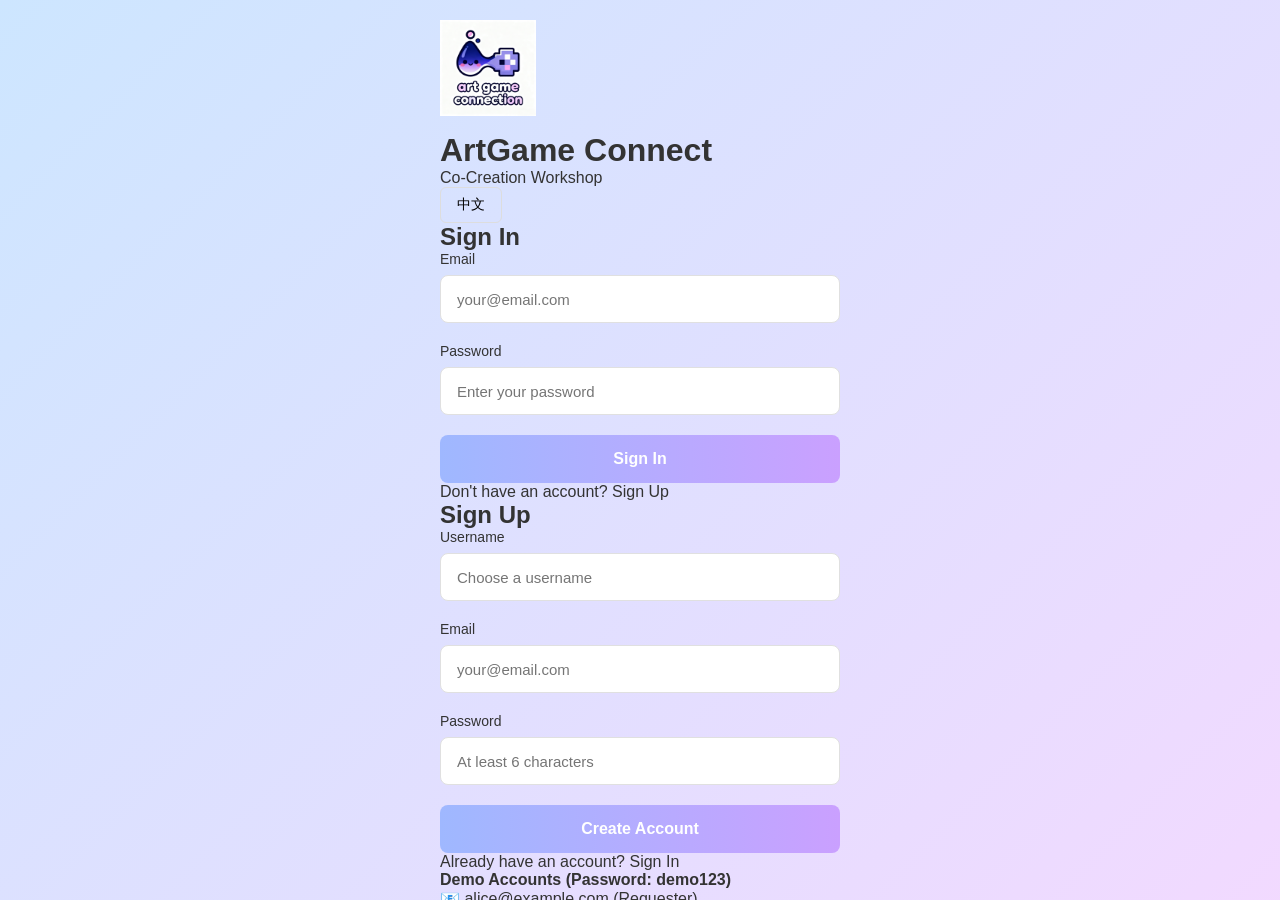
==== frontend/index.html @ e4eabb8c "Add files via upload" ====
<!DOCTYPE html>
<html lang="en">
<head>
    <meta charset="UTF-8">
    <meta name="viewport" content="width=device-width, initial-scale=1.0">
    <title>ArtGame Connect MVP</title>
    <link rel="stylesheet" href="./assets/css/modern.css">
    <style>
        * {
            margin: 0;
            padding: 0;
            box-sizing: border-box;
        }
        
        body {
            font-family: -apple-system, BlinkMacSystemFont, 'Segoe UI', Roboto, 'Helvetica Neue', Arial, sans-serif;
            background: #f5f7fa;
            color: #333;
        }
        
        /* 三排导航样式 */
        .header-nav {
            background: linear-gradient(135deg, #667eea 0%, #764ba2 100%);
            box-shadow: 0 2px 8px rgba(0,0,0,0.1);
            position: sticky;
            top: 0;
            z-index: 1000;
        }
        
        /* 第一排 - 用户操作 */
        .nav-row-user {
            display: flex;
            justify-content: space-between;
            align-items: center;
            padding: 10px 24px;
            background: rgba(255,255,255,0.15);
            border-bottom: 1px solid rgba(255,255,255,0.1);
        }
        
        .user-info {
            color: white;
            font-size: 0.9rem;
        }
        
        .role-badge {
            background: rgba(255,255,255,0.3);
            padding: 4px 12px;
            border-radius: 12px;
            font-size: 0.85rem;
            margin-left: 8px;
        }
        
        .user-actions {
            display: flex;
            gap: 8px;
        }
        
        /* 第二排 - 主导航 */
        .nav-row-main {
            display: flex;
            gap: 0;
            padding: 0 24px;
            background: rgba(255,255,255,0.1);
            overflow-x: auto;
            -webkit-overflow-scrolling: touch;
        }
        
        /* 第三排 - 次级导航 */
        .nav-row-sub {
            display: flex;
            gap: 0;
            padding: 0 24px;
            background: rgba(255,255,255,0.05);
            overflow-x: auto;
            -webkit-overflow-scrolling: touch;
        }
        
        .nav-btn {
            background: transparent;
            border: none;
            color: rgba(255,255,255,0.8);
            padding: 12px 20px;
            cursor: pointer;
            font-size: 0.95rem;
            font-weight: 500;
            transition: all 0.3s;
            border-bottom: 3px solid transparent;
            white-space: nowrap;
        }
        
        .nav-btn:hover {
            background: rgba(255,255,255,0.1);
            color: white;
        }
        
        .nav-btn.active {
            color: white;
            border-bottom-color: white;
            background: rgba(255,255,255,0.15);
        }
        
        .btn {
            padding: 8px 16px;
            border: none;
            border-radius: 6px;
            cursor: pointer;
            font-size: 0.85rem;
            font-weight: 500;
            transition: all 0.3s;
        }
        
        .btn-secondary {
            background: rgba(255,255,255,0.9);
            color: #667eea;
        }
        
        .btn-secondary:hover {
            background: white;
        }
        
        .btn-primary {
            background: #667eea;
            color: white;
        }
        
        .btn-primary:hover {
            background: #5568d3;
        }
        
        .btn-small {
            padding: 6px 12px;
            font-size: 0.8rem;
        }
        
        /* 内容区域 */
        .main-container {
            max-width: 1400px;
            margin: 0 auto;
            padding: 20px;
        }
        
        .tab-content {
            display: none;
            animation: fadeIn 0.3s;
        }
        
        .tab-content.active {
            display: block;
        }
        
        @keyframes fadeIn {
            from { opacity: 0; transform: translateY(10px); }
            to { opacity: 1; transform: translateY(0); }
        }
        
        /* 卡片样式 */
        .card {
            background: white;
            border-radius: 8px;
            padding: 20px;
            box-shadow: 0 2px 8px rgba(0,0,0,0.1);
            margin-bottom: 16px;
        }
        
        .card h2 {
            margin-bottom: 16px;
            color: #333;
        }
        
        .card-grid {
            display: grid;
            grid-template-columns: repeat(auto-fill, minmax(300px, 1fr));
            gap: 20px;
        }
        
        /* 活动卡片 */
        .activity-card {
            border: 1px solid #eee;
            border-radius: 8px;
            padding: 16px;
            margin-bottom: 16px;
            transition: box-shadow 0.3s;
        }
        
        .activity-card:hover {
            box-shadow: 0 4px 12px rgba(0,0,0,0.1);
        }
        
        .activity-header {
            display: flex;
            justify-content: space-between;
            align-items: center;
            margin-bottom: 12px;
        }
        
        .activity-author {
            font-weight: 600;
            color: #667eea;
        }
        
        .activity-time {
            font-size: 0.85rem;
            color: #999;
        }
        
        .activity-title {
            font-size: 1.1rem;
            font-weight: 600;
            margin-bottom: 8px;
        }
        
        .activity-content {
            color: #666;
            line-height: 1.6;
            margin-bottom: 12px;
        }
        
        .activity-actions {
            display: flex;
            gap: 16px;
            padding-top: 12px;
            border-top: 1px solid #eee;
        }
        
        .action-btn {
            background: none;
            border: none;
            color: #666;
            cursor: pointer;
            font-size: 0.9rem;
            display: flex;
            align-items: center;
            gap: 4px;
            transition: color 0.3s;
        }
        
        .action-btn:hover {
            color: #667eea;
        }
        
        .action-btn.liked {
            color: #e74c3c;
        }
        
        /* 评论区 */
        .comments-section {
            margin-top: 12px;
            padding-top: 12px;
            border-top: 1px solid #eee;
        }
        
        .comment-item {
            padding: 8px 0;
            border-bottom: 1px solid #f5f5f5;
        }
        
        .comment-author {
            font-weight: 600;
            color: #667eea;
            font-size: 0.9rem;
        }
        
        .comment-content {
            color: #666;
            font-size: 0.9rem;
            margin-top: 4px;
        }
        
        .comment-input-area {
            display: flex;
            gap: 8px;
            margin-top: 12px;
        }
        
        .comment-input {
            flex: 1;
            padding: 8px;
            border: 1px solid #ddd;
            border-radius: 6px;
            font-size: 0.9rem;
        }
        
        /* 模态框 */
        .modal {
            display: none;
            position: fixed;
            top: 0;
            left: 0;
            width: 100%;
            height: 100%;
            background: rgba(0,0,0,0.5);
            z-index: 2000;
            align-items: center;
            justify-content: center;
        }
        
        .modal.show {
            display: flex;
        }
        
        .modal-content {
            background: white;
            border-radius: 12px;
            max-width: 600px;
            width: 90%;
            max-height: 90vh;
            overflow-y: auto;
        }
        
        .modal-header {
            padding: 20px;
            border-bottom: 1px solid #eee;
            display: flex;
            justify-content: space-between;
            align-items: center;
        }
        
        .modal-header h3 {
            margin: 0;
        }
        
        .modal-close {
            font-size: 1.5rem;
            cursor: pointer;
            color: #999;
            background: none;
            border: none;
        }
        
        .modal-body {
            padding: 20px;
        }
        
        .form-group {
            margin-bottom: 16px;
        }
        
        .form-group label {
            display: block;
            margin-bottom: 6px;
            font-weight: 500;
            color: #333;
        }
        
        .form-group input,
        .form-group textarea,
        .form-group select {
            width: 100%;
            padding: 10px;
            border: 1px solid #ddd;
            border-radius: 6px;
            font-size: 0.95rem;
        }
        
        .form-group textarea {
            min-height: 100px;
            resize: vertical;
        }
        
        /* 项目卡片 */
        .project-card {
            border: 1px solid #eee;
            border-radius: 8px;
            padding: 16px;
            transition: box-shadow 0.3s;
        }
        
        .project-card:hover {
            box-shadow: 0 4px 12px rgba(0,0,0,0.1);
        }
        
        .project-title {
            font-size: 1.1rem;
            font-weight: 600;
            margin-bottom: 8px;
            color: #333;
        }
        
        .project-desc {
            color: #666;
            margin-bottom: 12px;
            line-height: 1.5;
        }
        
        .project-meta {
            display: flex;
            gap: 16px;
            font-size: 0.9rem;
            color: #999;
            margin-bottom: 12px;
        }
        
        .project-actions {
            display: flex;
            gap: 8px;
        }
        
        /* 技能标签 */
        .skill-tags {
            display: flex;
            flex-wrap: wrap;
            gap: 8px;
            margin-top: 8px;
        }
        
        .skill-tag {
            background: #e8eeff;
            color: #667eea;
            padding: 4px 12px;
            border-radius: 12px;
            font-size: 0.85rem;
        }
        
        /* 状态标签 */
        .status-badge {
            padding: 4px 12px;
            border-radius: 12px;
            font-size: 0.85rem;
            font-weight: 500;
        }
        
        .status-open {
            background: #d4edda;
            color: #155724;
        }
        
        .status-in-progress {
            background: #fff3cd;
            color: #856404;
        }
        
        .status-closed {
            background: #d1ecf1;
            color: #0c5460;
        }
        
        .status-withdrawn {
            background: #f8d7da;
            color: #721c24;
        }
        
        /* 加载状态 */
        .loading {
            text-align: center;
            padding: 40px;
            color: #999;
        }
        
        /* 响应式设计 */
        @media (max-width: 768px) {
            .nav-row-user {
                flex-direction: column;
                gap: 8px;
                padding: 12px 16px;
            }
            
            .user-actions {
                width: 100%;
                justify-content: space-between;
            }
            
            .nav-row-main,
            .nav-row-sub {
                padding: 0 16px;
            }
            
            .nav-btn {
                padding: 10px 16px;
                font-size: 0.9rem;
            }
            
            .main-container {
                padding: 12px;
            }
            
            .card {
                padding: 16px;
            }
            
            .card-grid {
                grid-template-columns: 1fr;
            }
            
            .modal-content {
                width: 95%;
            }
        }
        
        @media (max-width: 480px) {
            .nav-btn {
                padding: 8px 12px;
                font-size: 0.85rem;
            }
            
            .btn {
                padding: 6px 12px;
                font-size: 0.8rem;
            }
        }
    </style>
</head>
<body>
    <!-- Header with Three Navigation Rows -->
    <header class="header-nav">
        <!-- Row 1: User Actions -->
        <div class="nav-row-user">
            <div class="user-info" style="display:flex;align-items:center;gap:10px;">
                <img id="userAvatar" src="./assets/images/avatar_32.png" alt="avatar" style="width:36px;height:36px;border-radius:50%;object-fit:cover;">
                <div style="display:flex;align-items:center;gap:6px;">
                    <span data-i18n="welcome">Welcome, </span>
                    <strong id="username">User</strong>
                    <span class="role-badge" id="roleDisplay">Creator</span>
                </div>
            </div>
            
            <div class="user-actions">
                <button class="btn btn-secondary btn-small" onclick="switchRole()" data-i18n="switchRole">Switch Role</button>
                <button class="btn btn-secondary btn-small" onclick="logout()" data-i18n="logout">Logout</button>
                <button class="btn btn-secondary btn-small" onclick="toggleLanguage()" id="langToggleBtn">中文</button>
            </div>
        </div>
        
        
        <!-- Row 2: Main Navigation -->
        <div class="nav-row-main">
            <button class="nav-btn active" onclick="switchTab('home')" id="nav-home" data-i18n="home">Home</button>
            <button class="nav-btn" onclick="switchTab('plaza')" id="nav-plaza" data-i18n="plaza">Plaza</button>
            <button class="nav-btn" onclick="switchTab('messages')" id="nav-messages" data-i18n="messages">Messages</button>
            <button class="nav-btn" onclick="switchTab('profile')" id="nav-profile" data-i18n="profile">Profile</button>
        </div>
        
        <!-- Row 3: Secondary Navigation -->
        <div class="nav-row-sub">
            <button class="nav-btn" onclick="switchTab('taskmarket')" id="nav-taskmarket" data-i18n="taskMarket">TaskMarket</button>
            <button class="nav-btn" onclick="switchTab('project')" id="nav-project" data-i18n="project">Project</button>
            <button class="nav-btn" onclick="switchTab('matching')" id="nav-matching" data-i18n="matching">Matching</button>
            <button class="nav-btn" onclick="switchTab('workbench')" id="nav-workbench" data-i18n="workBench">WorkBench</button>
        </div>
    </header>
    
    <!-- Main Content -->
    <div class="main-container">
        <!-- Home Tab -->
        <div id="home" class="tab-content active">
            <div class="card">
                <h2 data-i18n="homeTitle">Welcome to ArtGame Connect</h2>
                <p style="color: #666; line-height: 1.6; margin-bottom: 16px;" data-i18n="homeDesc">
                    A creative collaboration platform integrating project marketplace, activity plaza, messaging system, personal center, collaboration workbench, and creator matching.
                </p>
                <div style="padding: 16px; background: #f0f7ff; border-radius: 8px; border-left: 4px solid #667eea;">
                    <strong data-i18n="quickStart">Quick Start:</strong>
                    <ul style="margin-top: 8px; margin-left: 20px; color: #666;">
                        <li data-i18n="quickStartRow1">Row 1: Home, Plaza, Messages, Profile</li>
                        <li data-i18n="quickStartRow2">Row 2: TaskMarket, Project, Matching, WorkBench</li>
                        <li data-i18n="quickStartRow3">Row 3: Creator, Switch Role, Logout, Language</li>
                        <li data-i18n="quickStartTip">Switch to Requester role to publish projects, switch to Creator role to apply for projects</li>
                    </ul>
                </div>
                <!-- Static carousel card placed on Home page -->
                <div class="card" style="margin-bottom:16px;">
                    <h3 style="margin-bottom:12px;">Highlights</h3>
                    <div class="carousel-container" style="display:flex;align-items:center;gap:12px;">
                        <button id="carousel-prev" class="btn btn-secondary btn-small" aria-label="Previous">◀</button>
                        <div class="carousel-track-wrapper" style="overflow:hidden;flex:1;border-radius:8px;">
                            <div id="carousel-track" style="display:flex;transition:transform 0.35s ease;">
                                <img src="./assets/images/slide1.png" class="carousel-slide" alt="slide1" style="width:100%;flex:0 0 100%;object-fit:cover;border-radius:8px;">
                                <img src="./assets/images/slide2.png" class="carousel-slide" alt="slide2" style="width:100%;flex:0 0 100%;object-fit:cover;border-radius:8px;">
                                <img src="./assets/images/slide3.png" class="carousel-slide" alt="slide3" style="width:100%;flex:0 0 100%;object-fit:cover;border-radius:8px;">
                                <img src="./assets/images/slide4.png" class="carousel-slide" alt="slide4" style="width:100%;flex:0 0 100%;object-fit:cover;border-radius:8px;">
                                <img src="./assets/images/slide5.png" class="carousel-slide" alt="slide5" style="width:100%;flex:0 0 100%;object-fit:cover;border-radius:8px;">
                            </div>
                        </div>
                        <button id="carousel-next" class="btn btn-secondary btn-small" aria-label="Next">▶</button>
                    </div>
                </div>
            </div>
        </div>
        
        <!-- Plaza Tab -->
        <div id="plaza" class="tab-content">
            <div class="card">
                <div style="display: flex; justify-content: space-between; align-items: center; margin-bottom: 20px; flex-wrap: wrap; gap: 12px;">
                    <h2 data-i18n="plazaTitle">Activity Plaza</h2>
                    <div style="display: flex; gap: 12px; align-items: center; flex-wrap: wrap;">
                        <select id="viewSelect" aria-label="Filter activities by view" onchange="loadFeed()">
                            <option value="all" data-i18n="all">All</option>
                            <option value="recommend" data-i18n="recommend">Recommend</option>
                            <option value="following" data-i18n="following">Following</option>
                        </select>
                        <select id="sortSelect" aria-label="Sort activities by option" onchange="loadFeed()">
                            <option value="new" data-i18n="newest">Newest</option>
                            <option value="hot" data-i18n="hottest">Hottest</option>
                        </select>
                        <button class="btn btn-primary" onclick="openActivityModal()" data-i18n="newActivity">+ New Activity</button>
                    </div>
                </div>
                <div id="feed-list" class="loading" data-i18n="loadingActivities">Loading activities...</div>
            </div>
        </div>
        
        <!-- Messages Tab -->
        <div id="messages" class="tab-content">
            <div class="card">
                <div style="display: flex; justify-content: space-between; align-items: center; margin-bottom: 20px;">
                    <h2 data-i18n="messagesTitle">Messages</h2>
                    <button class="btn btn-primary" onclick="openMessageModal()" data-i18n="addNewMessage">Add New Message</button>
                </div>
                <div id="messages-list" class="loading" data-i18n="loadingMessages">Loading messages...</div>
            </div>
        </div>
        
        <!-- Profile Tab -->
        <div id="profile" class="tab-content">
            <div class="card">
                <h2 data-i18n="profileTitle">Profile</h2>
                <div id="profile-content" class="loading" data-i18n="loadingProfile">Loading profile...</div>
            </div>
        </div>
        
        <!-- TaskMarket Tab -->
        <div id="taskmarket" class="tab-content">
            <div class="card">
                <div style="display: flex; justify-content: space-between; align-items: center; margin-bottom: 20px;">
                    <h2 data-i18n="taskMarketTitle">Task Market</h2>
                    <button class="btn btn-primary" onclick="openCreateProjectModal()" data-i18n="createProject">Create Project</button>
                </div>
                <div id="projects-list" class="loading" data-i18n="loading">Loading...</div>
            </div>
        </div>
        
        <!-- Project Details Tab -->
        <div id="project" class="tab-content">
            <div class="card">
                <h2 data-i18n="projectDetailsTitle">Project Details</h2>
                <div id="project-details" class="loading" data-i18n="loading">Loading...</div>
            </div>
        </div>
        
        <!-- Matching Tab -->
        <div id="matching" class="tab-content">
            <div class="card">
                <h2 data-i18n="matchingTitle">Creator Matching</h2>
                <div style="margin-bottom: 20px;">
                    <input type="text" id="skillSearchInput" placeholder="Search by skill..." style="padding: 10px; border: 1px solid #ddd; border-radius: 6px; width: 100%; max-width: 400px;">
                    <button class="btn btn-primary" onclick="searchCreators()" style="margin-left: 8px;" data-i18n="search">Search</button>
                </div>
                <div id="creators-list" class="loading" data-i18n="loading">Loading...</div>
            </div>
        </div>
        
        <!-- WorkBench Tab -->
        <div id="workbench" class="tab-content">
            <div class="card">
                <h2 data-i18n="workBenchTitle">Work Bench</h2>
                <div id="workbench-content">
                    <div id="workbench-project-list"></div>
                    <div id="workbench-chat" style="display:none;">
                        <div style="margin-bottom:16px;">
                            <button class="btn btn-secondary btn-small" onclick="backToProjectList()">← Back to Project List</button>
                        </div>
                        <div id="workbench-project-info" style="margin-bottom:20px;"></div>
                        <div id="workbench-messages" style="max-height:400px;overflow-y:auto;margin-bottom:16px;padding:16px;background:#f9f9f9;border-radius:8px;"></div>
                        <div style="display:flex;gap:8px;">
                            <input type="text" id="workbench-message-input" placeholder="Type your message..." style="flex:1;padding:10px;border:1px solid #ddd;border-radius:6px;">
                            <button class="btn btn-primary" onclick="sendProjectMessage()">Send</button>
                        </div>
                    </div>
                </div>
            </div>
        </div>
    </div>
    
    <!-- Activity Modal -->
    <div id="activityModal" class="modal">
        <div class="modal-content">
            <div class="modal-header">
                <h3 data-i18n="postActivity">Post Activity</h3>
                <button class="modal-close" onclick="closeActivityModal()">&times;</button>
            </div>
            <div class="modal-body">
                <div class="form-group">
                    <label data-i18n="activityTitle">Title</label>
                    <input type="text" id="activityTitle" placeholder="Enter title...">
                </div>
                <div class="form-group">
                    <label data-i18n="activityContent">Content</label>
                    <textarea id="activityContent" placeholder="What's on your mind?"></textarea>
                </div>
                <div class="form-group">
                    <label data-i18n="activityImage">Image URL (optional)</label>
                    <input type="text" id="activityImage" placeholder="https://...">
                </div>
                <div style="display: flex; gap: 8px; justify-content: flex-end;">
                    <button class="btn btn-secondary" onclick="closeActivityModal()" data-i18n="cancel">Cancel</button>
                    <button class="btn btn-primary" onclick="submitActivity()" data-i18n="submit">Submit</button>
                </div>
            </div>
        </div>
    </div>
    
    <!-- Message Modal -->
    <div id="messageModal" class="modal">
        <div class="modal-content">
            <div class="modal-header">
                <h3 data-i18n="addNewMessage">Add New Message</h3>
                <button class="modal-close" onclick="closeMessageModal()">&times;</button>
            </div>
            <div class="modal-body">
                <div class="form-group">
                    <label data-i18n="messageContent">Message Content</label>
                    <textarea id="messageContent" placeholder="Enter your message..."></textarea>
                </div>
                <div style="display: flex; gap: 8px; justify-content: flex-end;">
                    <button class="btn btn-secondary" onclick="closeMessageModal()" data-i18n="cancel">Cancel</button>
                    <button class="btn btn-primary" onclick="submitMessage()" data-i18n="postMessage">Post Message</button>
                </div>
            </div>
        </div>
    </div>
    
    <!-- Create Project Modal -->
    <div id="createProjectModal" class="modal">
        <div class="modal-content">
            <div class="modal-header">
                <h3 data-i18n="createProject">Create Project</h3>
                <button class="modal-close" onclick="closeCreateProjectModal()">&times;</button>
            </div>
            <div class="modal-body">
                <div class="form-group">
                    <label data-i18n="projectTitle">Project Title</label>
                    <input type="text" id="projectTitle" placeholder="Enter project title...">
                </div>
                <div class="form-group">
                    <label data-i18n="projectDescription">Description</label>
                    <textarea id="projectDescription" placeholder="Describe your project..."></textarea>
                </div>
                <div class="form-group">
                    <label data-i18n="budget">Budget</label>
                    <input type="number" id="projectBudget" placeholder="Enter budget...">
                </div>
                <div class="form-group">
                    <label data-i18n="tags">Skills Required</label>
                    <input type="text" id="projectSkills" placeholder="e.g., Illustration, 3D Modeling">
                </div>
                <div style="display: flex; gap: 8px; justify-content: flex-end;">
                    <button class="btn btn-secondary" onclick="closeCreateProjectModal()" data-i18n="cancel">Cancel</button>
                    <button class="btn btn-primary" onclick="submitProject()" data-i18n="submit">Submit</button>
                </div>
            </div>
        </div>
    </div>
    
    <!-- Scripts -->
    <script src="./assets/js/i18n-config.js"></script>
    
    <!-- Modular JS Files -->
    <script src="./assets/js/modules/helpers-module.js"></script>
    <script src="./assets/js/modules/auth-module.js"></script>
    <script src="./assets/js/modules/navigation-module.js"></script>
    <script src="./assets/js/modules/plaza-module.js"></script>
    <script src="./assets/js/modules/messages-module.js"></script>
    <script src="./assets/js/modules/projects-module.js"></script>
    <script src="./assets/js/modules/profile-module.js"></script>
    
    <!-- Main Entry -->
    <script src="./assets/js/main.js"></script>
</body>
</html>
---- frontend/assets/css/modern.css ----
* {
    margin: 0;
    padding: 0;
    box-sizing: border-box;
}

:root {
    --primary-1: #9fb8ff; /* light blue */
    --primary-2: #caa0ff; /* light red-purple */
    --accent-strong: linear-gradient(90deg, var(--primary-1), var(--primary-2));
    --muted: #777;
}

body {
    font-family: -apple-system, BlinkMacSystemFont, "Segoe UI", Roboto, "Helvetica Neue", Arial, sans-serif;
    background: linear-gradient(180deg, #fbfbff, #fff8ff);
    color: #333;
}

/* 顶部导航栏 */
.top-nav {
    background: white;
    box-shadow: 0 2px 8px rgba(0, 0, 0, 0.1);
    position: sticky;
    top: 0;
    z-index: 100;
}

/* 底部导航栏（移动端） */
.bottom-nav {
    display: none; /* 默认隐藏 */
    position: fixed;
    bottom: 0;
    left: 0;
    right: 0;
    background: white;
    box-shadow: 0 -2px 8px rgba(0, 0, 0, 0.1);
    z-index: 100;
    padding: 8px 0;
}

.bottom-nav .tab-nav {
    margin-bottom: 0;
    padding: 0;
    box-shadow: none;
    background: transparent;
}

.bottom-nav .tab-btn {
    display: flex;
    flex-direction: column;
    align-items: center;
    justify-content: center;
    padding: 4px 0;
    font-size: 11px; /* 缩小字体 */
    height: 100%;
}

.bottom-nav .tab-btn svg {
    width: 24px;
    height: 24px;
    margin-bottom: 2px;
}

/* 媒体查询：移动端适配 */
@media (max-width: 768px) {
    .top-nav {
        display: none; /* 移动端隐藏顶部导航栏 */
    }

    .tab-nav {
        display: none; /* 移动端隐藏原标签页导航 */
    }

    .bottom-nav {
        display: block; /* 移动端显示底部导航栏 */
    }

    .main-container {
        margin-top: 0;
        margin-bottom: 70px; /* 底部导航栏高度 */
        padding: 0 12px;
    }
    
    .main-container > .tab-content {
        padding-top: 12px; /* 顶部留白 */
    }
}

.nav-content {
    max-width: 1200px;
    margin: 0 auto;
    padding: 16px 24px;
    display: flex;
    justify-content: space-between;
    align-items: center;
}

.logo {
    font-size: 20px;
    font-weight: 700;
    color: #6b63ff;
}

.nav-right {
    display: flex;
    align-items: center;
    gap: 16px;
}

.user-name {
    font-weight: 500;
    color: #666;
}

.btn-logout {
    padding: 8px 16px;
    background: transparent;
    border: 1px solid #ddd;
    border-radius: 6px;
    cursor: pointer;
    font-size: 14px;
    transition: all 0.2s;
}

.btn-logout:hover {
    background: #f5f5f5;
    border-color: #999;
}

.carousel {
    position: relative;
    overflow: hidden; /* 隐藏溢出的内容 */
}
.carousel-track {
    display: flex; /* Flex布局 */
    flex-direction: row; /* 强制横向排列（默认即为row，可省略） */
    gap: 8px;
    overflow-x: auto; /* 允许水平滚动 */
    scroll-snap-type: x mandatory;
    -webkit-overflow-scrolling: touch;
    padding: 8px;
}
.carousel-track img {
    flex: 0 0 auto; /* 不收缩、不扩展，保持固定宽度 */
    width: 220px; /* 固定宽度（与原CSS一致） */
    height: 120px;
    object-fit: cover;
    border-radius: 6px;
}

/* 主容器 */
.main-container {
    max-width: 1200px;
    margin: 24px auto;
    padding: 0 24px;
}

/* 标签页导航（桌面端） */
.tab-nav {
    display: flex;
    gap: 8px;
    margin-bottom: 24px;
    background: white;
    padding: 8px;
    border-radius: 12px;
    box-shadow: 0 2px 8px rgba(0, 0, 0, 0.05);
}

.tab-btn {
    flex: 1;
    padding: 12px 24px;
    background: transparent;
    border: none;
    border-radius: 8px;
    font-size: 15px;
    font-weight: 500;
    color: #666;
    cursor: pointer;
    transition: all 0.2s;
}

.tab-btn:hover {
    background: #f5f5f5;
    color: #333;
}

.tab-btn.active {
    background: var(--accent-strong);
    color: white;
}

/* 标签页内容 */
.tab-content {
    display: none;
}

.tab-content.active {
    display: block;
    animation: fadeIn 0.3s ease-in-out;
}

@keyframes fadeIn {
    from {
        opacity: 0;
        transform: translateY(10px);
    }
    to {
        opacity: 1;
        transform: translateY(0);
    }
}

/* 区块头部 */
.section-header {
    display: flex;
    justify-content: space-between;
    align-items: center;
    margin-bottom: 20px;
}

.section-header h2 {
    font-size: 24px;
    font-weight: 700;
}

/* 按钮 */
.btn-primary {
    padding: 10px 20px;
    background: var(--accent-strong);
    color: white;
    border: none;
    border-radius: 8px;
    font-size: 15px;
    font-weight: 600;
    cursor: pointer;
    transition: all 0.2s;
}

.btn-primary:hover {
    transform: translateY(-1px);
    box-shadow: 0 6px 20px rgba(107, 99, 255, 0.18);
}

/* 卡片网格 */
.card-grid {
    display: grid;
    grid-template-columns: repeat(auto-fill, minmax(320px, 1fr));
    gap: 20px;
}

.project-card {
    background: white;
    border-radius: 12px;
    padding: 20px;
    box-shadow: 0 2px 8px rgba(0, 0, 0, 0.05);
    transition: all 0.2s;
}

.project-card:hover {
    transform: translateY(-4px);
    box-shadow: 0 4px 16px rgba(0, 0, 0, 0.1);
}

.project-card h3 {
    font-size: 18px;
    margin-bottom: 12px;
    color: #333;
}

.project-card p {
    font-size: 14px;
    color: #666;
    margin-bottom: 12px;
    line-height: 1.5;
}

.project-meta {
    display: flex;
    gap: 12px;
    margin-bottom: 16px;
    font-size: 13px;
    color: #999;
}

.project-tags {
    display: flex;
    flex-wrap: wrap;
    gap: 8px;
    margin-bottom: 16px;
}

.tag {
    padding: 4px 12px;
    background: linear-gradient(90deg, rgba(159,184,255,0.12), rgba(202,160,255,0.12));
    color: #6b63ff;
    border-radius: 12px;
    font-size: 12px;
}

.project-actions {
    display: flex;
    gap: 8px;
}

.btn-secondary {
    flex: 1;
    padding: 8px 16px;
    background: transparent;
    border: 1px solid #ddd;
    border-radius: 6px;
    font-size: 14px;
    cursor: pointer;
    transition: all 0.2s;
}

.btn-secondary:hover {
    background: #f5f5f5;
    border-color: #999;
}

/* 聊天容器 */
.chat-container {
    display: grid;
    grid-template-columns: 300px 1fr;
    gap: 20px;
    height: 600px;
}

.chat-list {
    background: white;
    border-radius: 12px;
    padding: 20px;
    overflow-y: auto;
    box-shadow: 0 2px 8px rgba(0, 0, 0, 0.05);
}

.chat-list h3 {
    margin-bottom: 16px;
}

.chat-item {
    padding: 12px;
    border-radius: 8px;
    margin-bottom: 8px;
    cursor: pointer;
    transition: all 0.2s;
}

.chat-item:hover {
    background: #f5f5f5;
}

.chat-item.active {
    background: #e8f5e9;
}

.chat-detail {
    background: white;
    border-radius: 12px;
    display: flex;
    flex-direction: column;
    box-shadow: 0 2px 8px rgba(0, 0, 0, 0.05);
}

.chat-header {
    padding: 16px 20px;
    border-bottom: 1px solid #eee;
}

.chat-messages {
    flex: 1;
    padding: 20px;
    overflow-y: auto;
}

.message {
    margin-bottom: 16px;
    display: flex;
    flex-direction: column;
}

.message.sent {
    align-items: flex-end;
}

.message-bubble {
    max-width: 70%;
    padding: 12px 16px;
    border-radius: 12px;
    background: #f5f5f5;
}

.message.sent .message-bubble {
    background: var(--primary-2);
    color: white;
}

.message-time {
    font-size: 12px;
    color: #999;
    margin-top: 4px;
}

.chat-input-area {
    display: flex;
    gap: 12px;
    padding: 16px 20px;
    border-top: 1px solid #eee;
}

.chat-input {
    flex: 1;
    padding: 10px 16px;
    border: 1px solid #ddd;
    border-radius: 8px;
    font-size: 14px;
}

.chat-input:focus {
    outline: none;
    border-color: #4CAF50;
}

/* 个人中心 */
.profile-container {
    background: white;
    border-radius: 12px;
    padding: 32px;
    box-shadow: 0 2px 8px rgba(0, 0, 0, 0.05);
}

.profile-header {
    display: flex;
    align-items: center;
    gap: 24px;
    margin-bottom: 32px;
    padding-bottom: 24px;
    border-bottom: 1px solid #eee;
}

.profile-avatar {
    flex-shrink: 0;
}

.profile-info h2 {
    font-size: 24px;
    margin-bottom: 8px;
}

.profile-info p {
    color: #666;
}

.profile-stats {
    display: grid;
    grid-template-columns: repeat(auto-fit, minmax(200px, 1fr));
    gap: 20px;
    margin-bottom: 32px;
}

.stat-card {
    background: #f8f9fa;
    padding: 20px;
    border-radius: 12px;
    text-align: center;
}

.stat-card h3 {
    font-size: 14px;
    color: #666;
    margin-bottom: 8px;
}

.stat-value {
    font-size: 32px;
    font-weight: 700;
    color: #6b63ff;
}

.profile-section {
    margin-bottom: 32px;
}

.profile-section h3 {
    font-size: 18px;
    margin-bottom: 16px;
}

.badges-container {
    display: flex;
    flex-wrap: wrap;
    gap: 12px;
}

.badge {
    padding: 8px 16px;
    background: #e8f5e9;
    color: #4CAF50;
    border-radius: 20px;
    font-size: 14px;
    font-weight: 500;
}

/* 模态框 */
.modal {
    display: none;
    position: fixed;
    top: 0;
    left: 0;
    right: 0;
    bottom: 0;
    background: rgba(0, 0, 0, 0.5);
    z-index: 1000;
    align-items: center;
    justify-content: center;
}

.modal.active {
    display: flex;
}

.modal-content {
    background: white;
    border-radius: 16px;
    padding: 32px;
    max-width: 500px;
    width: 90%;
    max-height: 80vh;
    overflow-y: auto;
}

.modal-header {
    display: flex;
    justify-content: space-between;
    align-items: center;
    margin-bottom: 24px;
}

.modal-close {
    background: none;
    border: none;
    font-size: 28px;
    cursor: pointer;
    color: #999;
}

.form-group {
    margin-bottom: 20px;
}

.form-group label {
    display: block;
    font-size: 14px;
    font-weight: 500;
    margin-bottom: 8px;
    color: #333;
}

.form-group input,
.form-group textarea {
    width: 100%;
    padding: 10px 16px;
    border: 1px solid #ddd;
    border-radius: 8px;
    font-size: 14px;
    font-family: inherit;
}

.form-group input:focus,
.form-group textarea:focus {
    outline: none;
    border-color: #4CAF50;
    box-shadow: 0 0 0 3px rgba(76, 175, 80, 0.1);
}

/* 响应式设计 */
@media (max-width: 768px) {
    .chat-container {
        grid-template-columns: 1fr;
    }
    
    .chat-list {
        display: none;
    }
    
    .card-grid {
        grid-template-columns: 1fr;
    }
}



/* 首页面板样式 */
.panel {
    background: #fff;
    padding: 1.5rem;
    border-radius: 12px;
    box-shadow: 0 2px 8px rgba(0,0,0,0.05);
    margin-bottom: 1.5rem;
}

.panel h2 {
    font-size: 20px;
    font-weight: 600;
    margin-bottom: 1rem;
    color: #333;
}

.panel.hero {
    text-align: center;
    padding: 2rem;
}

.panel.hero h1 {
    font-size: 2rem;
    margin-bottom: 0.5rem;
    color: #6b63ff;
}

.hero-sub {
    color: var(--muted);
    margin-bottom: 1.5rem;
}

/* Zones 按钮区域 */
.zones {
    display: flex;
    gap: 0.75rem;
    flex-wrap: wrap;
}

.zone {
    background: linear-gradient(90deg, rgba(159,184,255,0.15), rgba(202,160,255,0.15));
    padding: 0.75rem 1.25rem;
    border-radius: 8px;
    border: none;
    color: #333;
    font-size: 15px;
    font-weight: 500;
    cursor: pointer;
    transition: all 0.2s;
    box-shadow: 0 2px 4px rgba(0,0,0,0.04);
}

.zone:hover {
    background: linear-gradient(90deg, rgba(159,184,255,0.25), rgba(202,160,255,0.25));
    transform: translateY(-2px);
    box-shadow: 0 4px 8px rgba(0,0,0,0.08);
}

.panel.about ul {
    list-style: none;
    padding: 0;
}

.panel.about li {
    padding: 0.5rem 0;
    color: #666;
    line-height: 1.6;
}

/* 轮播图容器和控制按钮样式优化 */
.carousel {
    position: relative;
    overflow: hidden;
    border-radius: 12px;
    background: #f8f9fa;
    padding: 0;
    margin: 1.5rem 0;
}

.carousel-track {
    display: flex;
    transition: transform 0.5s ease-in-out;
    width: 100%;
}

.carousel-track img {
    flex: 0 0 100%;
    width: 100%;
    max-width: 100%;
    height: auto;
    min-height: 300px;
    object-fit: cover;
    border-radius: 12px;
}

/* 轮播图箭头按钮 */
.carousel .arrow {
    position: absolute;
    top: 50%;
    transform: translateY(-50%);
    width: 48px;
    height: 48px;
    border-radius: 50%;
    background: rgba(255,255,255,0.95);
    display: flex;
    align-items: center;
    justify-content: center;
    box-shadow: 0 4px 12px rgba(0,0,0,0.15);
    cursor: pointer;
    border: none;
    transition: all 0.2s;
    z-index: 10;
}

.carousel .arrow:hover {
    background: rgba(255,255,255,1);
    box-shadow: 0 6px 16px rgba(0,0,0,0.2);
    transform: translateY(-50%) scale(1.1);
}

.carousel .arrow.left {
    left: 16px;
}

.carousel .arrow.right {
    right: 16px;
}

.carousel .arrow svg {
    width: 24px;
    height: 24px;
    color: #333;
}

/* 轮播图圆点指示器 */
.carousel-dots {
    display: flex;
    justify-content: center;
    align-items: center;
    gap: 12px;
    margin-top: 16px;
    padding: 12px;
}

.carousel-dots .dot {
    width: 12px;
    height: 12px;
    border-radius: 50%;
    background: rgba(0,0,0,0.25);
    border: none;
    cursor: pointer;
    transition: all 0.3s;
    padding: 0;
}

.carousel-dots .dot:hover {
    background: rgba(0,0,0,0.45);
    transform: scale(1.2);
}

.carousel-dots .dot.active {
    background: #6b63ff;
    transform: scale(1.3);
    box-shadow: 0 2px 8px rgba(107, 99, 255, 0.4);
}



/* 点赞按钮样式 */
.btn-like {
    background: none;
    border: none;
    cursor: pointer;
    font-size: 14px;
    color: #666;
    display: flex;
    align-items: center;
    gap: 4px;
    padding: 4px 8px;
    border-radius: 4px;
    transition: background 0.2s;
}

.btn-like:hover {
    background: #f0f0f0;
}

.btn-like .like-icon {
    font-size: 18px;
    line-height: 1;
}

.btn-like[data-is-liked="true"] .like-icon {
    color: #ff4d4f; /* 红色心形 */
}
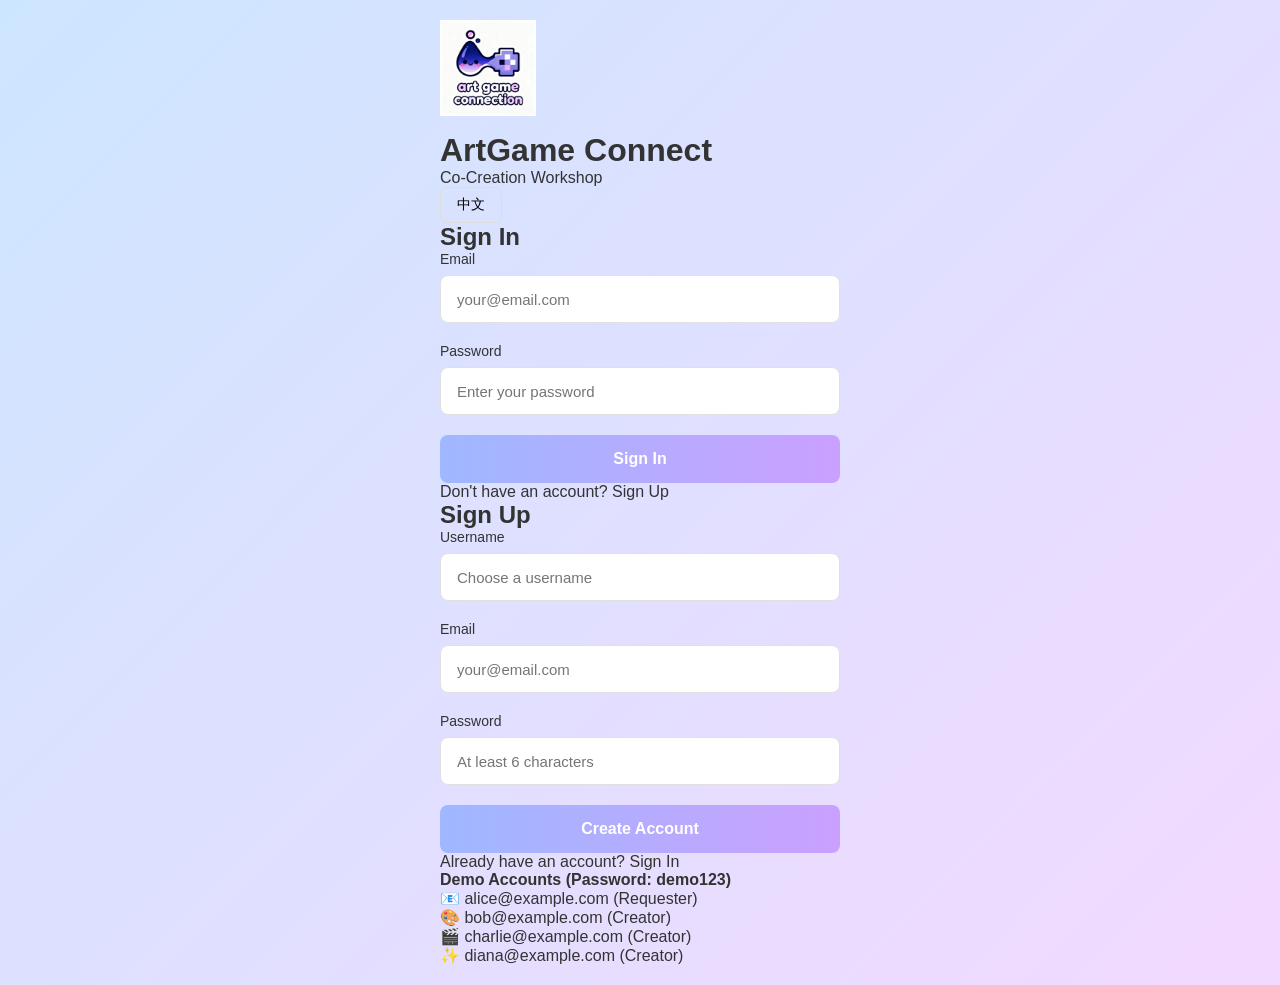
==== commit 3723502d: "Add files via upload" ====
--- a/frontend/index.html
+++ b/frontend/index.html
@@ -5,499 +5,7 @@
     <meta name="viewport" content="width=device-width, initial-scale=1.0">
     <title>ArtGame Connect MVP</title>
     <link rel="stylesheet" href="./assets/css/modern.css">
-    <style>
-        * {
-            margin: 0;
-            padding: 0;
-            box-sizing: border-box;
-        }
-        
-        body {
-            font-family: -apple-system, BlinkMacSystemFont, 'Segoe UI', Roboto, 'Helvetica Neue', Arial, sans-serif;
-            background: #f5f7fa;
-            color: #333;
-        }
-        
-        /* 三排导航样式 */
-        .header-nav {
-            background: linear-gradient(135deg, #667eea 0%, #764ba2 100%);
-            box-shadow: 0 2px 8px rgba(0,0,0,0.1);
-            position: sticky;
-            top: 0;
-            z-index: 1000;
-        }
-        
-        /* 第一排 - 用户操作 */
-        .nav-row-user {
-            display: flex;
-            justify-content: space-between;
-            align-items: center;
-            padding: 10px 24px;
-            background: rgba(255,255,255,0.15);
-            border-bottom: 1px solid rgba(255,255,255,0.1);
-        }
-        
-        .user-info {
-            color: white;
-            font-size: 0.9rem;
-        }
-        
-        .role-badge {
-            background: rgba(255,255,255,0.3);
-            padding: 4px 12px;
-            border-radius: 12px;
-            font-size: 0.85rem;
-            margin-left: 8px;
-        }
-        
-        .user-actions {
-            display: flex;
-            gap: 8px;
-        }
-        
-        /* 第二排 - 主导航 */
-        .nav-row-main {
-            display: flex;
-            gap: 0;
-            padding: 0 24px;
-            background: rgba(255,255,255,0.1);
-            overflow-x: auto;
-            -webkit-overflow-scrolling: touch;
-        }
-        
-        /* 第三排 - 次级导航 */
-        .nav-row-sub {
-            display: flex;
-            gap: 0;
-            padding: 0 24px;
-            background: rgba(255,255,255,0.05);
-            overflow-x: auto;
-            -webkit-overflow-scrolling: touch;
-        }
-        
-        .nav-btn {
-            background: transparent;
-            border: none;
-            color: rgba(255,255,255,0.8);
-            padding: 12px 20px;
-            cursor: pointer;
-            font-size: 0.95rem;
-            font-weight: 500;
-            transition: all 0.3s;
-            border-bottom: 3px solid transparent;
-            white-space: nowrap;
-        }
-        
-        .nav-btn:hover {
-            background: rgba(255,255,255,0.1);
-            color: white;
-        }
-        
-        .nav-btn.active {
-            color: white;
-            border-bottom-color: white;
-            background: rgba(255,255,255,0.15);
-        }
-        
-        .btn {
-            padding: 8px 16px;
-            border: none;
-            border-radius: 6px;
-            cursor: pointer;
-            font-size: 0.85rem;
-            font-weight: 500;
-            transition: all 0.3s;
-        }
-        
-        .btn-secondary {
-            background: rgba(255,255,255,0.9);
-            color: #667eea;
-        }
-        
-        .btn-secondary:hover {
-            background: white;
-        }
-        
-        .btn-primary {
-            background: #667eea;
-            color: white;
-        }
-        
-        .btn-primary:hover {
-            background: #5568d3;
-        }
-        
-        .btn-small {
-            padding: 6px 12px;
-            font-size: 0.8rem;
-        }
-        
-        /* 内容区域 */
-        .main-container {
-            max-width: 1400px;
-            margin: 0 auto;
-            padding: 20px;
-        }
-        
-        .tab-content {
-            display: none;
-            animation: fadeIn 0.3s;
-        }
-        
-        .tab-content.active {
-            display: block;
-        }
-        
-        @keyframes fadeIn {
-            from { opacity: 0; transform: translateY(10px); }
-            to { opacity: 1; transform: translateY(0); }
-        }
-        
-        /* 卡片样式 */
-        .card {
-            background: white;
-            border-radius: 8px;
-            padding: 20px;
-            box-shadow: 0 2px 8px rgba(0,0,0,0.1);
-            margin-bottom: 16px;
-        }
-        
-        .card h2 {
-            margin-bottom: 16px;
-            color: #333;
-        }
-        
-        .card-grid {
-            display: grid;
-            grid-template-columns: repeat(auto-fill, minmax(300px, 1fr));
-            gap: 20px;
-        }
-        
-        /* 活动卡片 */
-        .activity-card {
-            border: 1px solid #eee;
-            border-radius: 8px;
-            padding: 16px;
-            margin-bottom: 16px;
-            transition: box-shadow 0.3s;
-        }
-        
-        .activity-card:hover {
-            box-shadow: 0 4px 12px rgba(0,0,0,0.1);
-        }
-        
-        .activity-header {
-            display: flex;
-            justify-content: space-between;
-            align-items: center;
-            margin-bottom: 12px;
-        }
-        
-        .activity-author {
-            font-weight: 600;
-            color: #667eea;
-        }
-        
-        .activity-time {
-            font-size: 0.85rem;
-            color: #999;
-        }
-        
-        .activity-title {
-            font-size: 1.1rem;
-            font-weight: 600;
-            margin-bottom: 8px;
-        }
-        
-        .activity-content {
-            color: #666;
-            line-height: 1.6;
-            margin-bottom: 12px;
-        }
-        
-        .activity-actions {
-            display: flex;
-            gap: 16px;
-            padding-top: 12px;
-            border-top: 1px solid #eee;
-        }
-        
-        .action-btn {
-            background: none;
-            border: none;
-            color: #666;
-            cursor: pointer;
-            font-size: 0.9rem;
-            display: flex;
-            align-items: center;
-            gap: 4px;
-            transition: color 0.3s;
-        }
-        
-        .action-btn:hover {
-            color: #667eea;
-        }
-        
-        .action-btn.liked {
-            color: #e74c3c;
-        }
-        
-        /* 评论区 */
-        .comments-section {
-            margin-top: 12px;
-            padding-top: 12px;
-            border-top: 1px solid #eee;
-        }
-        
-        .comment-item {
-            padding: 8px 0;
-            border-bottom: 1px solid #f5f5f5;
-        }
-        
-        .comment-author {
-            font-weight: 600;
-            color: #667eea;
-            font-size: 0.9rem;
-        }
-        
-        .comment-content {
-            color: #666;
-            font-size: 0.9rem;
-            margin-top: 4px;
-        }
-        
-        .comment-input-area {
-            display: flex;
-            gap: 8px;
-            margin-top: 12px;
-        }
-        
-        .comment-input {
-            flex: 1;
-            padding: 8px;
-            border: 1px solid #ddd;
-            border-radius: 6px;
-            font-size: 0.9rem;
-        }
-        
-        /* 模态框 */
-        .modal {
-            display: none;
-            position: fixed;
-            top: 0;
-            left: 0;
-            width: 100%;
-            height: 100%;
-            background: rgba(0,0,0,0.5);
-            z-index: 2000;
-            align-items: center;
-            justify-content: center;
-        }
-        
-        .modal.show {
-            display: flex;
-        }
-        
-        .modal-content {
-            background: white;
-            border-radius: 12px;
-            max-width: 600px;
-            width: 90%;
-            max-height: 90vh;
-            overflow-y: auto;
-        }
-        
-        .modal-header {
-            padding: 20px;
-            border-bottom: 1px solid #eee;
-            display: flex;
-            justify-content: space-between;
-            align-items: center;
-        }
-        
-        .modal-header h3 {
-            margin: 0;
-        }
-        
-        .modal-close {
-            font-size: 1.5rem;
-            cursor: pointer;
-            color: #999;
-            background: none;
-            border: none;
-        }
-        
-        .modal-body {
-            padding: 20px;
-        }
-        
-        .form-group {
-            margin-bottom: 16px;
-        }
-        
-        .form-group label {
-            display: block;
-            margin-bottom: 6px;
-            font-weight: 500;
-            color: #333;
-        }
-        
-        .form-group input,
-        .form-group textarea,
-        .form-group select {
-            width: 100%;
-            padding: 10px;
-            border: 1px solid #ddd;
-            border-radius: 6px;
-            font-size: 0.95rem;
-        }
-        
-        .form-group textarea {
-            min-height: 100px;
-            resize: vertical;
-        }
-        
-        /* 项目卡片 */
-        .project-card {
-            border: 1px solid #eee;
-            border-radius: 8px;
-            padding: 16px;
-            transition: box-shadow 0.3s;
-        }
-        
-        .project-card:hover {
-            box-shadow: 0 4px 12px rgba(0,0,0,0.1);
-        }
-        
-        .project-title {
-            font-size: 1.1rem;
-            font-weight: 600;
-            margin-bottom: 8px;
-            color: #333;
-        }
-        
-        .project-desc {
-            color: #666;
-            margin-bottom: 12px;
-            line-height: 1.5;
-        }
-        
-        .project-meta {
-            display: flex;
-            gap: 16px;
-            font-size: 0.9rem;
-            color: #999;
-            margin-bottom: 12px;
-        }
-        
-        .project-actions {
-            display: flex;
-            gap: 8px;
-        }
-        
-        /* 技能标签 */
-        .skill-tags {
-            display: flex;
-            flex-wrap: wrap;
-            gap: 8px;
-            margin-top: 8px;
-        }
-        
-        .skill-tag {
-            background: #e8eeff;
-            color: #667eea;
-            padding: 4px 12px;
-            border-radius: 12px;
-            font-size: 0.85rem;
-        }
-        
-        /* 状态标签 */
-        .status-badge {
-            padding: 4px 12px;
-            border-radius: 12px;
-            font-size: 0.85rem;
-            font-weight: 500;
-        }
-        
-        .status-open {
-            background: #d4edda;
-            color: #155724;
-        }
-        
-        .status-in-progress {
-            background: #fff3cd;
-            color: #856404;
-        }
-        
-        .status-closed {
-            background: #d1ecf1;
-            color: #0c5460;
-        }
-        
-        .status-withdrawn {
-            background: #f8d7da;
-            color: #721c24;
-        }
-        
-        /* 加载状态 */
-        .loading {
-            text-align: center;
-            padding: 40px;
-            color: #999;
-        }
-        
-        /* 响应式设计 */
-        @media (max-width: 768px) {
-            .nav-row-user {
-                flex-direction: column;
-                gap: 8px;
-                padding: 12px 16px;
-            }
-            
-            .user-actions {
-                width: 100%;
-                justify-content: space-between;
-            }
-            
-            .nav-row-main,
-            .nav-row-sub {
-                padding: 0 16px;
-            }
-            
-            .nav-btn {
-                padding: 10px 16px;
-                font-size: 0.9rem;
-            }
-            
-            .main-container {
-                padding: 12px;
-            }
-            
-            .card {
-                padding: 16px;
-            }
-            
-            .card-grid {
-                grid-template-columns: 1fr;
-            }
-            
-            .modal-content {
-                width: 95%;
-            }
-        }
-        
-        @media (max-width: 480px) {
-            .nav-btn {
-                padding: 8px 12px;
-                font-size: 0.85rem;
-            }
-            
-            .btn {
-                padding: 6px 12px;
-                font-size: 0.8rem;
-            }
-        }
-    </style>
+    <link rel="stylesheet" href="./assets/css/index.css">
 </head>
 <body>
     <!-- Header with Three Navigation Rows -->
@@ -654,15 +162,55 @@
                 <h2 data-i18n="workBenchTitle">Work Bench</h2>
                 <div id="workbench-content">
                     <div id="workbench-project-list"></div>
-                    <div id="workbench-chat" style="display:none;">
+                    <div id="workbench-detail" style="display:none;">
                         <div style="margin-bottom:16px;">
-                            <button class="btn btn-secondary btn-small" onclick="backToProjectList()">← Back to Project List</button>
+                            <button class="btn btn-secondary btn-small" onclick="backToProjectList()" data-i18n="backToProjectList">← Back to Project List</button>
                         </div>
                         <div id="workbench-project-info" style="margin-bottom:20px;"></div>
-                        <div id="workbench-messages" style="max-height:400px;overflow-y:auto;margin-bottom:16px;padding:16px;background:#f9f9f9;border-radius:8px;"></div>
-                        <div style="display:flex;gap:8px;">
-                            <input type="text" id="workbench-message-input" placeholder="Type your message..." style="flex:1;padding:10px;border:1px solid #ddd;border-radius:6px;">
-                            <button class="btn btn-primary" onclick="sendProjectMessage()">Send</button>
+                        
+                        <!-- 里程碑看板 -->
+                        <div id="milestone-board" style="margin-bottom:24px;">
+                            <h3 data-i18n="milestonesBoard">Milestones Board</h3>
+                            <div class="milestone-columns" style="display:flex;gap:16px;overflow-x:auto;padding:16px 0;">
+                                <div class="milestone-column" data-stage="planning">
+                                    <div class="milestone-column-header">
+                                        <h4 data-i18n="stagePlanning">Planning</h4>
+                                        <span class="milestone-count" id="count-planning">0</span>
+                                    </div>
+                                    <div class="milestone-cards" id="cards-planning" data-stage="planning"></div>
+                                </div>
+                                <div class="milestone-column" data-stage="in_progress">
+                                    <div class="milestone-column-header">
+                                        <h4 data-i18n="stageInProgress">In Progress</h4>
+                                        <span class="milestone-count" id="count-in_progress">0</span>
+                                    </div>
+                                    <div class="milestone-cards" id="cards-in_progress" data-stage="in_progress"></div>
+                                </div>
+                                <div class="milestone-column" data-stage="review">
+                                    <div class="milestone-column-header">
+                                        <h4 data-i18n="stageReview">Under Review</h4>
+                                        <span class="milestone-count" id="count-review">0</span>
+                                    </div>
+                                    <div class="milestone-cards" id="cards-review" data-stage="review"></div>
+                                </div>
+                                <div class="milestone-column" data-stage="completed">
+                                    <div class="milestone-column-header">
+                                        <h4 data-i18n="stageCompleted">Completed</h4>
+                                        <span class="milestone-count" id="count-completed">0</span>
+                                    </div>
+                                    <div class="milestone-cards" id="cards-completed" data-stage="completed"></div>
+                                </div>
+                            </div>
+                        </div>
+                        
+                        <!-- 聊天区域 -->
+                        <div id="workbench-chat-section">
+                            <h3 data-i18n="projectChat">Project Chat</h3>
+                            <div id="workbench-messages" style="max-height:400px;overflow-y:auto;margin-bottom:16px;padding:16px;background:#f9f9f9;border-radius:8px;"></div>
+                            <div style="display:flex;gap:8px;">
+                                <input type="text" id="workbench-message-input" placeholder="Type your message..." data-i18n-placeholder="typeMessage" style="flex:1;padding:10px;border:1px solid #ddd;border-radius:6px;">
+                                <button class="btn btn-primary" onclick="sendProjectMessage()" data-i18n="send">Send</button>
+                            </div>
                         </div>
                     </div>
                 </div>
@@ -746,6 +294,100 @@
                     <button class="btn btn-secondary" onclick="closeCreateProjectModal()" data-i18n="cancel">Cancel</button>
                     <button class="btn btn-primary" onclick="submitProject()" data-i18n="submit">Submit</button>
                 </div>
+            </div>
+        </div>
+    </div>
+    
+    <!-- File Upload Modal -->
+    <div id="fileUploadModal" class="modal">
+        <div class="modal-content">
+            <div class="modal-header">
+                <h3 data-i18n="uploadFiles">Upload Files</h3>
+                <button class="modal-close" onclick="closeFileUploadModal()">&times;</button>
+            </div>
+            <div class="modal-body">
+                <div class="form-group">
+                    <label data-i18n="selectFiles">Select Files</label>
+                    <input type="file" id="milestoneFiles" multiple style="padding:10px;border:1px solid #ddd;border-radius:6px;width:100%;">
+                </div>
+                <div id="file-list" style="margin-top:12px;"></div>
+                <div style="display: flex; gap: 8px; justify-content: flex-end; margin-top: 16px;">
+                    <button class="btn btn-secondary" onclick="closeFileUploadModal()" data-i18n="cancel">Cancel</button>
+                    <button class="btn btn-primary" onclick="submitFiles()" data-i18n="upload">Upload</button>
+                </div>
+            </div>
+        </div>
+    </div>
+    
+    <!-- Project Review Modal -->
+    <div id="projectReviewModal" class="modal">
+        <div class="modal-content">
+            <div class="modal-header">
+                <h3 data-i18n="submitProjectReview">Submit Project Review</h3>
+                <button class="modal-close" onclick="closeProjectReviewModal()">&times;</button>
+            </div>
+            <div class="modal-body">
+                <div class="form-group">
+                    <label data-i18n="overallRating">Overall Rating</label>
+                    <div id="rating-stars" style="display:flex;gap:8px;font-size:32px;margin-bottom:12px;">
+                        <span class="star" data-rating="1" onclick="setRating(1)">☆</span>
+                        <span class="star" data-rating="2" onclick="setRating(2)">☆</span>
+                        <span class="star" data-rating="3" onclick="setRating(3)">☆</span>
+                        <span class="star" data-rating="4" onclick="setRating(4)">☆</span>
+                        <span class="star" data-rating="5" onclick="setRating(5)">☆</span>
+                    </div>
+                </div>
+                <div class="form-group">
+                    <label data-i18n="communicationRating">Communication</label>
+                    <select id="communicationRating" style="padding:10px;border:1px solid #ddd;border-radius:6px;width:100%;">
+                        <option value="5">5 - Excellent</option>
+                        <option value="4">4 - Good</option>
+                        <option value="3" selected>3 - Average</option>
+                        <option value="2">2 - Below Average</option>
+                        <option value="1">1 - Poor</option>
+                    </select>
+                </div>
+                <div class="form-group">
+                    <label data-i18n="qualityRating">Quality</label>
+                    <select id="qualityRating" style="padding:10px;border:1px solid #ddd;border-radius:6px;width:100%;">
+                        <option value="5">5 - Excellent</option>
+                        <option value="4">4 - Good</option>
+                        <option value="3" selected>3 - Average</option>
+                        <option value="2">2 - Below Average</option>
+                        <option value="1">1 - Poor</option>
+                    </select>
+                </div>
+                <div class="form-group">
+                    <label data-i18n="timelinessRating">Timeliness</label>
+                    <select id="timelinessRating" style="padding:10px;border:1px solid #ddd;border-radius:6px;width:100%;">
+                        <option value="5">5 - Excellent</option>
+                        <option value="4">4 - Good</option>
+                        <option value="3" selected>3 - Average</option>
+                        <option value="2">2 - Below Average</option>
+                        <option value="1">1 - Poor</option>
+                    </select>
+                </div>
+                <div class="form-group">
+                    <label data-i18n="reviewComment">Review Comment</label>
+                    <textarea id="reviewCommentText" placeholder="Share your experience..." style="min-height:100px;"></textarea>
+                </div>
+                <div style="display: flex; gap: 8px; justify-content: flex-end; margin-top: 16px;">
+                    <button class="btn btn-secondary" onclick="closeProjectReviewModal()" data-i18n="cancel">Cancel</button>
+                    <button class="btn btn-primary" onclick="submitProjectReview()" data-i18n="submitReview">Submit Review</button>
+                </div>
+            </div>
+        </div>
+    </div>
+    
+    <!-- Milestone Detail Modal -->
+    <div id="milestoneDetailModal" class="modal">
+        <div class="modal-content">
+            <div class="modal-header">
+                <h3 data-i18n="milestoneDetails">Milestone Details</h3>
+                <button class="modal-close" onclick="closeMilestoneDetailModal()">&times;</button>
+            </div>
+            <div class="modal-body">
+                <div id="milestone-detail-content"></div>
             </div>
         </div>
     </div>
@@ -761,6 +403,7 @@
     <script src="./assets/js/modules/messages-module.js"></script>
     <script src="./assets/js/modules/projects-module.js"></script>
     <script src="./assets/js/modules/profile-module.js"></script>
+    <script src="./assets/js/modules/workbench-module.js"></script>
     
     <!-- Main Entry -->
     <script src="./assets/js/main.js"></script>
--- a/frontend/assets/css/modern.css
+++ b/frontend/assets/css/modern.css
@@ -787,3 +787,168 @@
     color: #ff4d4f; /* 红色心形 */
 }
 
+
+/* ===== Milestone Board Styles ===== */
+.milestone-columns {
+    min-height: 400px;
+}
+
+.milestone-column {
+    min-width: 280px;
+    flex: 1;
+    background: #f9f9f9;
+    border-radius: 8px;
+    padding: 12px;
+}
+
+.milestone-column-header {
+    display: flex;
+    justify-content: space-between;
+    align-items: center;
+    margin-bottom: 12px;
+    padding-bottom: 8px;
+    border-bottom: 2px solid #ddd;
+}
+
+.milestone-column-header h4 {
+    margin: 0;
+    font-size: 16px;
+    color: #333;
+}
+
+.milestone-count {
+    background: #667eea;
+    color: white;
+    padding: 2px 8px;
+    border-radius: 12px;
+    font-size: 12px;
+    font-weight: bold;
+}
+
+.milestone-cards {
+    min-height: 300px;
+    padding: 4px;
+}
+
+.milestone-card {
+    background: white;
+    border-radius: 8px;
+    padding: 12px;
+    margin-bottom: 12px;
+    box-shadow: 0 2px 4px rgba(0, 0, 0, 0.1);
+    cursor: move;
+    transition: all 0.2s;
+}
+
+.milestone-card:hover {
+    box-shadow: 0 4px 8px rgba(0, 0, 0, 0.15);
+    transform: translateY(-2px);
+}
+
+.milestone-card.dragging {
+    opacity: 0.5;
+}
+
+.milestone-card-header {
+    display: flex;
+    justify-content: space-between;
+    align-items: flex-start;
+    margin-bottom: 8px;
+}
+
+.milestone-card-title {
+    font-weight: bold;
+    color: #333;
+    font-size: 14px;
+    flex: 1;
+}
+
+.milestone-card-badge {
+    background: #667eea;
+    color: white;
+    padding: 2px 8px;
+    border-radius: 4px;
+    font-size: 11px;
+    white-space: nowrap;
+    margin-left: 8px;
+}
+
+.milestone-card-desc {
+    color: #666;
+    font-size: 13px;
+    margin-bottom: 8px;
+    line-height: 1.4;
+}
+
+.milestone-card-meta {
+    display: flex;
+    gap: 8px;
+    font-size: 12px;
+    color: #999;
+    margin-bottom: 8px;
+}
+
+.milestone-card-files {
+    margin-top: 8px;
+    padding-top: 8px;
+    border-top: 1px solid #eee;
+}
+
+.milestone-file-item {
+    display: flex;
+    align-items: center;
+    gap: 6px;
+    padding: 4px;
+    font-size: 12px;
+    color: #667eea;
+}
+
+.milestone-card-actions {
+    display: flex;
+    gap: 6px;
+    margin-top: 8px;
+}
+
+.milestone-card-actions button {
+    flex: 1;
+    padding: 6px 10px;
+    font-size: 12px;
+}
+
+/* Drag and drop states */
+.milestone-cards.drag-over {
+    background: #e8f0fe;
+    border: 2px dashed #667eea;
+    border-radius: 8px;
+}
+
+/* Payment highlight */
+.payment-highlight {
+    border: 2px solid #ffa726;
+    box-shadow: 0 0 12px rgba(255, 167, 38, 0.3);
+    animation: pulse 2s infinite;
+}
+
+@keyframes pulse {
+    0%, 100% {
+        box-shadow: 0 0 12px rgba(255, 167, 38, 0.3);
+    }
+    50% {
+        box-shadow: 0 0 20px rgba(255, 167, 38, 0.5);
+    }
+}
+
+/* ===== Review System Styles ===== */
+.star {
+    cursor: pointer;
+    transition: all 0.2s;
+    color: #ddd;
+}
+
+.star:hover {
+    transform: scale(1.2);
+}
+
+#rating-stars {
+    user-select: none;
+}
--- a/frontend/assets/css/index.css
+++ b/frontend/assets/css/index.css
@@ -0,0 +1,491 @@
+* {
+    margin: 0;
+    padding: 0;
+    box-sizing: border-box;
+}
+
+body {
+    font-family: -apple-system, BlinkMacSystemFont, 'Segoe UI', Roboto, 'Helvetica Neue', Arial, sans-serif;
+    background: #f5f7fa;
+    color: #333;
+}
+
+/* 三排导航样式 */
+.header-nav {
+    background: linear-gradient(135deg, #667eea 0%, #764ba2 100%);
+    box-shadow: 0 2px 8px rgba(0,0,0,0.1);
+    position: sticky;
+    top: 0;
+    z-index: 1000;
+}
+
+/* 第一排 - 用户操作 */
+.nav-row-user {
+    display: flex;
+    justify-content: space-between;
+    align-items: center;
+    padding: 10px 24px;
+    background: rgba(255,255,255,0.15);
+    border-bottom: 1px solid rgba(255,255,255,0.1);
+}
+
+.user-info {
+    color: white;
+    font-size: 0.9rem;
+}
+
+.role-badge {
+    background: rgba(255,255,255,0.3);
+    padding: 4px 12px;
+    border-radius: 12px;
+    font-size: 0.85rem;
+    margin-left: 8px;
+}
+
+.user-actions {
+    display: flex;
+    gap: 8px;
+}
+
+/* 第二排 - 主导航 */
+.nav-row-main {
+    display: flex;
+    gap: 0;
+    padding: 0 24px;
+    background: rgba(255,255,255,0.1);
+    overflow-x: auto;
+    -webkit-overflow-scrolling: touch;
+}
+
+/* 第三排 - 次级导航 */
+.nav-row-sub {
+    display: flex;
+    gap: 0;
+    padding: 0 24px;
+    background: rgba(255,255,255,0.05);
+    overflow-x: auto;
+    -webkit-overflow-scrolling: touch;
+}
+
+.nav-btn {
+    background: transparent;
+    border: none;
+    color: rgba(255,255,255,0.8);
+    padding: 12px 20px;
+    cursor: pointer;
+    font-size: 0.95rem;
+    font-weight: 500;
+    transition: all 0.3s;
+    border-bottom: 3px solid transparent;
+    white-space: nowrap;
+}
+
+.nav-btn:hover {
+    background: rgba(255,255,255,0.1);
+    color: white;
+}
+
+.nav-btn.active {
+    color: white;
+    border-bottom-color: white;
+    background: rgba(255,255,255,0.15);
+}
+
+.btn {
+    padding: 8px 16px;
+    border: none;
+    border-radius: 6px;
+    cursor: pointer;
+    font-size: 0.85rem;
+    font-weight: 500;
+    transition: all 0.3s;
+}
+
+.btn-secondary {
+    background: rgba(255,255,255,0.9);
+    color: #667eea;
+}
+
+.btn-secondary:hover {
+    background: white;
+}
+
+.btn-primary {
+    background: #667eea;
+    color: white;
+}
+
+.btn-primary:hover {
+    background: #5568d3;
+}
+
+.btn-small {
+    padding: 6px 12px;
+    font-size: 0.8rem;
+}
+
+/* 内容区域 */
+.main-container {
+    max-width: 1400px;
+    margin: 0 auto;
+    padding: 20px;
+}
+
+.tab-content {
+    display: none;
+    animation: fadeIn 0.3s;
+}
+
+.tab-content.active {
+    display: block;
+}
+
+@keyframes fadeIn {
+    from { opacity: 0; transform: translateY(10px); }
+    to { opacity: 1; transform: translateY(0); }
+}
+
+/* 卡片样式 */
+.card {
+    background: white;
+    border-radius: 8px;
+    padding: 20px;
+    box-shadow: 0 2px 8px rgba(0,0,0,0.1);
+    margin-bottom: 16px;
+}
+
+.card h2 {
+    margin-bottom: 16px;
+    color: #333;
+}
+
+.card-grid {
+    display: grid;
+    grid-template-columns: repeat(auto-fill, minmax(300px, 1fr));
+    gap: 20px;
+}
+
+/* 活动卡片 */
+.activity-card {
+    border: 1px solid #eee;
+    border-radius: 8px;
+    padding: 16px;
+    margin-bottom: 16px;
+    transition: box-shadow 0.3s;
+}
+
+.activity-card:hover {
+    box-shadow: 0 4px 12px rgba(0,0,0,0.1);
+}
+
+.activity-header {
+    display: flex;
+    justify-content: space-between;
+    align-items: center;
+    margin-bottom: 12px;
+}
+
+.activity-author {
+    font-weight: 600;
+    color: #667eea;
+}
+
+.activity-time {
+    font-size: 0.85rem;
+    color: #999;
+}
+
+.activity-title {
+    font-size: 1.1rem;
+    font-weight: 600;
+    margin-bottom: 8px;
+}
+
+.activity-content {
+    color: #666;
+    line-height: 1.6;
+    margin-bottom: 12px;
+}
+
+.activity-actions {
+    display: flex;
+    gap: 16px;
+    padding-top: 12px;
+    border-top: 1px solid #eee;
+}
+
+.action-btn {
+    background: none;
+    border: none;
+    color: #666;
+    cursor: pointer;
+    font-size: 0.9rem;
+    display: flex;
+    align-items: center;
+    gap: 4px;
+    transition: color 0.3s;
+}
+
+.action-btn:hover {
+    color: #667eea;
+}
+
+.action-btn.liked {
+    color: #e74c3c;
+}
+
+/* 评论区 */
+.comments-section {
+    margin-top: 12px;
+    padding-top: 12px;
+    border-top: 1px solid #eee;
+}
+
+.comment-item {
+    padding: 8px 0;
+    border-bottom: 1px solid #f5f5f5;
+}
+
+.comment-author {
+    font-weight: 600;
+    color: #667eea;
+    font-size: 0.9rem;
+}
+
+.comment-content {
+    color: #666;
+    font-size: 0.9rem;
+    margin-top: 4px;
+}
+
+.comment-input-area {
+    display: flex;
+    gap: 8px;
+    margin-top: 12px;
+}
+
+.comment-input {
+    flex: 1;
+    padding: 8px;
+    border: 1px solid #ddd;
+    border-radius: 6px;
+    font-size: 0.9rem;
+}
+
+/* 模态框 */
+.modal {
+    display: none;
+    position: fixed;
+    top: 0;
+    left: 0;
+    width: 100%;
+    height: 100%;
+    background: rgba(0,0,0,0.5);
+    z-index: 2000;
+    align-items: center;
+    justify-content: center;
+}
+
+.modal.show {
+    display: flex;
+}
+
+.modal-content {
+    background: white;
+    border-radius: 12px;
+    max-width: 600px;
+    width: 90%;
+    max-height: 90vh;
+    overflow-y: auto;
+}
+
+.modal-header {
+    padding: 20px;
+    border-bottom: 1px solid #eee;
+    display: flex;
+    justify-content: space-between;
+    align-items: center;
+}
+
+.modal-header h3 {
+    margin: 0;
+}
+
+.modal-close {
+    font-size: 1.5rem;
+    cursor: pointer;
+    color: #999;
+    background: none;
+    border: none;
+}
+
+.modal-body {
+    padding: 20px;
+}
+
+.form-group {
+    margin-bottom: 16px;
+}
+
+.form-group label {
+    display: block;
+    margin-bottom: 6px;
+    font-weight: 500;
+    color: #333;
+}
+
+.form-group input,
+.form-group textarea,
+.form-group select {
+    width: 100%;
+    padding: 10px;
+    border: 1px solid #ddd;
+    border-radius: 6px;
+    font-size: 0.95rem;
+}
+
+.form-group textarea {
+    min-height: 100px;
+    resize: vertical;
+}
+
+/* 项目卡片 */
+.project-card {
+    border: 1px solid #eee;
+    border-radius: 8px;
+    padding: 16px;
+    transition: box-shadow 0.3s;
+}
+
+.project-card:hover {
+    box-shadow: 0 4px 12px rgba(0,0,0,0.1);
+}
+
+.project-title {
+    font-size: 1.1rem;
+    font-weight: 600;
+    margin-bottom: 8px;
+    color: #333;
+}
+
+.project-desc {
+    color: #666;
+    margin-bottom: 12px;
+    line-height: 1.5;
+}
+
+.project-meta {
+    display: flex;
+    gap: 16px;
+    font-size: 0.9rem;
+    color: #999;
+    margin-bottom: 12px;
+}
+
+.project-actions {
+    display: flex;
+    gap: 8px;
+}
+
+/* 技能标签 */
+.skill-tags {
+    display: flex;
+    flex-wrap: wrap;
+    gap: 8px;
+    margin-top: 8px;
+}
+
+.skill-tag {
+    background: #e8eeff;
+    color: #667eea;
+    padding: 4px 12px;
+    border-radius: 12px;
+    font-size: 0.85rem;
+}
+
+/* 状态标签 */
+.status-badge {
+    padding: 4px 12px;
+    border-radius: 12px;
+    font-size: 0.85rem;
+    font-weight: 500;
+}
+
+.status-open {
+    background: #d4edda;
+    color: #155724;
+}
+
+.status-in-progress {
+    background: #fff3cd;
+    color: #856404;
+}
+
+.status-closed {
+    background: #d1ecf1;
+    color: #0c5460;
+}
+
+.status-withdrawn {
+    background: #f8d7da;
+    color: #721c24;
+}
+
+/* 加载状态 */
+.loading {
+    text-align: center;
+    padding: 40px;
+    color: #999;
+}
+
+/* 响应式设计 */
+@media (max-width: 768px) {
+    .nav-row-user {
+        flex-direction: column;
+        gap: 8px;
+        padding: 12px 16px;
+    }
+    
+    .user-actions {
+        width: 100%;
+        justify-content: space-between;
+    }
+    
+    .nav-row-main,
+    .nav-row-sub {
+        padding: 0 16px;
+    }
+    
+    .nav-btn {
+        padding: 10px 16px;
+        font-size: 0.9rem;
+    }
+    
+    .main-container {
+        padding: 12px;
+    }
+    
+    .card {
+        padding: 16px;
+    }
+    
+    .card-grid {
+        grid-template-columns: 1fr;
+    }
+    
+    .modal-content {
+        width: 95%;
+    }
+}
+
+@media (max-width: 480px) {
+    .nav-btn {
+        padding: 8px 12px;
+        font-size: 0.85rem;
+    }
+    
+    .btn {
+        padding: 6px 12px;
+        font-size: 0.8rem;
+    }
+}
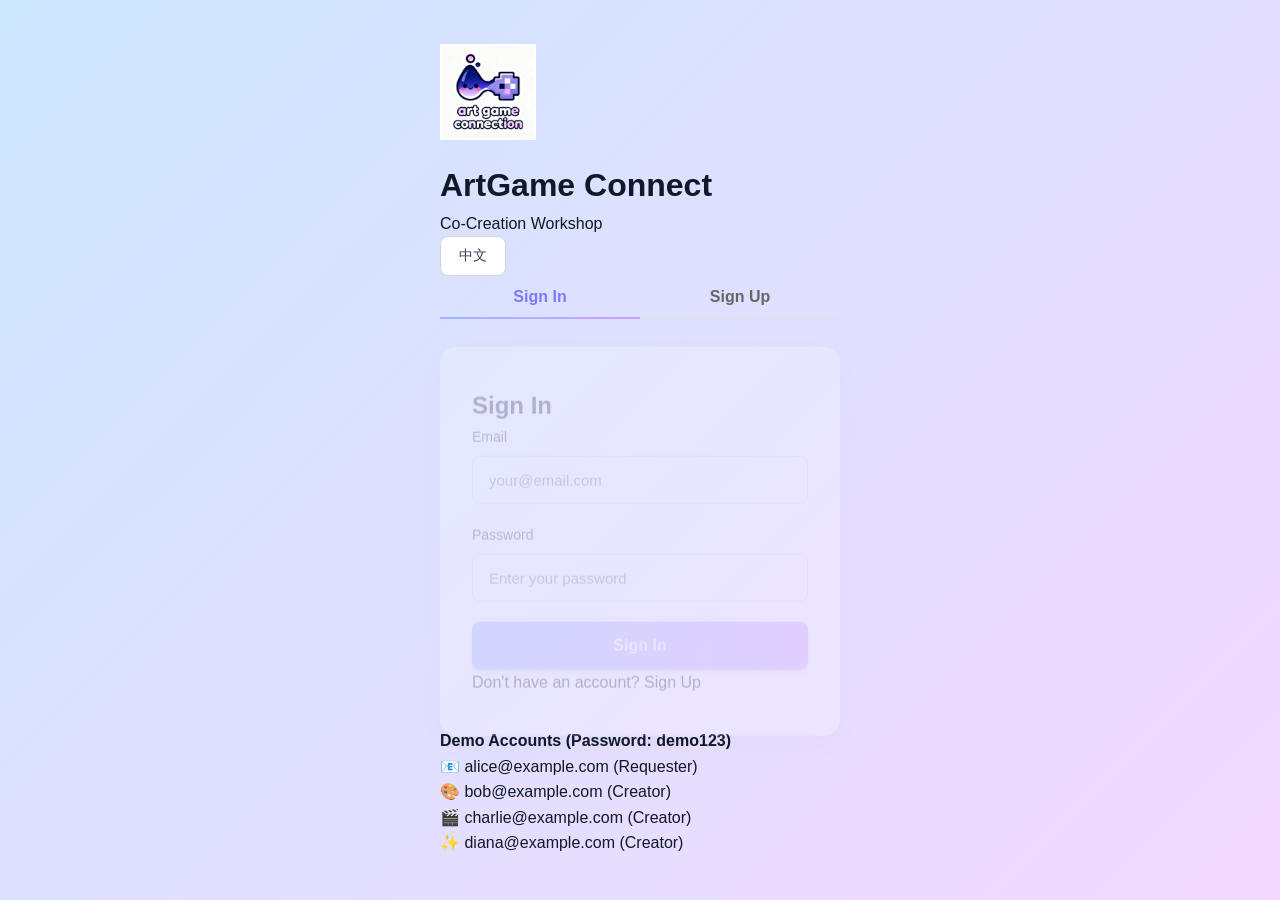
==== commit a1c1145b: "Add files via upload" ====
--- a/frontend/index.html
+++ b/frontend/index.html
@@ -8,8 +8,43 @@
     <link rel="stylesheet" href="./assets/css/index.css">
 </head>
 <body>
-    <!-- Header with Three Navigation Rows -->
-    <header class="header-nav">
+    <!-- Hamburger Menu Button -->
+    <button id="hamburger-btn" class="hamburger-btn" onclick="toggleSidebar()" style="position:fixed;top:16px;left:16px;z-index:10001;background:#667eea;border:none;padding:10px;border-radius:8px;cursor:pointer;display:flex;align-items:center;justify-content:center;width:44px;height:44px;">
+        <img src="./assets/images/hamburger-icon.png" alt="Menu" style="width:24px;height:24px;">
+    </button>
+    
+    <!-- Sidebar Navigation -->
+    <div id="sidebar-nav" class="sidebar-nav" style="position:fixed;top:0;left:-300px;width:280px;height:100%;background:white;box-shadow:2px 0 10px rgba(0,0,0,0.1);z-index:10000;transition:left 0.3s ease;overflow-y:auto;">
+        <div style="padding:20px;">
+            <h3 style="margin:0 0 20px 0;color:#667eea;">导航 Navigation</h3>
+            <div class="sidebar-section">
+                <h4 style="margin:12px 0 8px 0;color:#666;font-size:13px;text-transform:uppercase;">主导航 Main</h4>
+                <button class="sidebar-nav-btn" onclick="switchTab('home');closeSidebar();" data-i18n="home">Home</button>
+                <button class="sidebar-nav-btn" onclick="switchTab('plaza');closeSidebar();" data-i18n="plaza">Plaza</button>
+                <button class="sidebar-nav-btn" onclick="switchTab('messages');closeSidebar();" data-i18n="messages">Messages</button>
+                <button class="sidebar-nav-btn" onclick="switchTab('profile');closeSidebar();" data-i18n="profile">Profile</button>
+            </div>
+            <div class="sidebar-section" style="margin-top:20px;">
+                <h4 style="margin:12px 0 8px 0;color:#666;font-size:13px;text-transform:uppercase;">功能 Features</h4>
+                <button class="sidebar-nav-btn" onclick="switchTab('taskmarket');closeSidebar();" data-i18n="taskMarket">TaskMarket</button>
+                <button class="sidebar-nav-btn" onclick="switchTab('project');closeSidebar();" data-i18n="project">Project</button>
+                <button class="sidebar-nav-btn" onclick="switchTab('matching');closeSidebar();" data-i18n="matching">Matching</button>
+                <button class="sidebar-nav-btn" onclick="switchTab('workbench');closeSidebar();" data-i18n="workBench">WorkBench</button>
+            </div>
+            <div class="sidebar-section" style="margin-top:20px;">
+                <h4 style="margin:12px 0 8px 0;color:#666;font-size:13px;text-transform:uppercase;">设置 Settings</h4>
+                <button class="sidebar-nav-btn" onclick="switchRole();closeSidebar();" data-i18n="switchRole">Switch Role</button>
+                <button class="sidebar-nav-btn" onclick="toggleLanguage();closeSidebar();" id="sidebar-lang-btn">中文</button>
+                <button class="sidebar-nav-btn" onclick="logout();closeSidebar();" data-i18n="logout" style="background:#fee;border-color:#fcc;color:#c33;">Logout</button>
+            </div>
+        </div>
+    </div>
+    
+    <!-- Sidebar Overlay -->
+    <div id="sidebar-overlay" class="sidebar-overlay" onclick="closeSidebar()" style="position:fixed;top:0;left:0;width:100%;height:100%;background:rgba(0,0,0,0.5);z-index:9999;display:none;"></div>
+    
+    <!-- Header with Three Navigation Rows (Hidden by default on mobile) -->
+    <header class="header-nav" style="margin-left:0;">
         <!-- Row 1: User Actions -->
         <div class="nav-row-user">
             <div class="user-info" style="display:flex;align-items:center;gap:10px;">
@@ -109,9 +144,13 @@
         <!-- Messages Tab -->
         <div id="messages" class="tab-content">
             <div class="card">
-                <div style="display: flex; justify-content: space-between; align-items: center; margin-bottom: 20px;">
+                <div style="display: flex; justify-content: space-between; align-items: center; margin-bottom: 20px; flex-wrap: wrap; gap: 12px;">
                     <h2 data-i18n="messagesTitle">Messages</h2>
-                    <button class="btn btn-primary" onclick="openMessageModal()" data-i18n="addNewMessage">Add New Message</button>
+                    <div style="display:flex;gap:8px;flex-wrap:wrap;align-items:center;">
+                        <label for="messageDomainSelect" data-i18n="domainFilter" style="font-size:0.85rem;color:#555;">Domains</label>
+                        <select id="messageDomainSelect" style="padding:8px 12px;border:1px solid #ccc;border-radius:6px;min-width:160px;"></select>
+                        <button class="btn btn-primary" onclick="openMessageModal()" data-i18n="addNewMessage">Add New Message</button>
+                    </div>
                 </div>
                 <div id="messages-list" class="loading" data-i18n="loadingMessages">Loading messages...</div>
             </div>
@@ -130,21 +169,21 @@
             <div class="card">
                 <div style="display: flex; justify-content: space-between; align-items: center; margin-bottom: 20px;">
                     <h2 data-i18n="taskMarketTitle">Task Market</h2>
-                    <button class="btn btn-primary" onclick="openCreateProjectModal()" data-i18n="createProject">Create Project</button>
-                </div>
-                <div id="projects-list" class="loading" data-i18n="loading">Loading...</div>
-            </div>
-        </div>
-        
-        <!-- Project Details Tab -->
-        <div id="project" class="tab-content">
-            <div class="card">
-                <h2 data-i18n="projectDetailsTitle">Project Details</h2>
-                <div id="project-details" class="loading" data-i18n="loading">Loading...</div>
-            </div>
-        </div>
-        
-        <!-- Matching Tab -->
+            <button class="btn btn-primary" onclick="openCreateProjectModal()" data-i18n="createProject">Create Project</button>
+        </div>
+        <div class="responsive-wrapper">
+            <div id="projects-list" class="loading" data-i18n="loading">Loading...</div>
+        </div>
+    </div>
+</div>        <!-- Project Details Tab -->
+<div id="project" class="tab-content">
+    <div class="card">
+        <h2 data-i18n="projectDetailsTitle">Project Details</h2>
+        <div class="responsive-wrapper">
+            <div id="project-details" class="loading" data-i18n="loading">Loading...</div>
+        </div>
+    </div>
+</div>        <!-- Matching Tab -->
         <div id="matching" class="tab-content">
             <div class="card">
                 <h2 data-i18n="matchingTitle">Creator Matching</h2>
@@ -203,8 +242,8 @@
                             </div>
                         </div>
                         
-                        <!-- 聊天区域 -->
-                        <div id="workbench-chat-section">
+                        <!-- 聊天区域（隐藏，使用弹窗代替） -->
+                        <div id="workbench-chat-section" style="display:none;">
                             <h3 data-i18n="projectChat">Project Chat</h3>
                             <div id="workbench-messages" style="max-height:400px;overflow-y:auto;margin-bottom:16px;padding:16px;background:#f9f9f9;border-radius:8px;"></div>
                             <div style="display:flex;gap:8px;">
@@ -218,6 +257,28 @@
         </div>
     </div>
     
+    <!-- Chat Modal (for WorkBench) -->
+    <div id="chat-modal" class="modal" style="display:none;">
+        <div class="modal-content" style="max-width:600px;max-height:80vh;display:flex;flex-direction:column;">
+            <div class="modal-header">
+                <h3 data-i18n="projectChat">Project Chat</h3>
+                <button class="modal-close" onclick="closeChatModal()">&times;</button>
+            </div>
+            <div class="modal-body" style="flex:1;overflow-y:auto;">
+                <div id="chat-messages" style="min-height:300px;max-height:400px;overflow-y:auto;margin-bottom:16px;padding:16px;background:#f9f9f9;border-radius:8px;"></div>
+                <div style="display:flex;gap:8px;">
+                    <input type="text" id="chat-message-input" placeholder="Type your message..." data-i18n-placeholder="typeMessage" style="flex:1;padding:10px;border:1px solid #ddd;border-radius:6px;">
+                    <button class="btn btn-primary" onclick="sendChatMessage()" data-i18n="send">Send</button>
+                </div>
+            </div>
+        </div>
+    </div>
+    
+    <!-- Chat Button (for WorkBench) -->
+    <button id="chat-btn" class="chat-btn" onclick="openChatModal()" style="display:none;position:fixed;bottom:24px;right:24px;width:60px;height:60px;border-radius:50%;background:#667eea;border:none;box-shadow:0 4px 12px rgba(0,0,0,0.15);cursor:pointer;z-index:1000;align-items:center;justify-content:center;">
+        <img src="./assets/images/chat-icon.png" alt="Chat" style="width:32px;height:32px;display:block;margin:auto;">
+    </button>
+    
     <!-- Activity Modal -->
     <div id="activityModal" class="modal">
         <div class="modal-content">
@@ -255,6 +316,10 @@
             </div>
             <div class="modal-body">
                 <div class="form-group">
+                    <label data-i18n="messageCategory">Category</label>
+                    <select id="messageCategory" style="padding:10px;border:1px solid #ddd;border-radius:6px;width:100%;"></select>
+                </div>
+                <div class="form-group">
                     <label data-i18n="messageContent">Message Content</label>
                     <textarea id="messageContent" placeholder="Enter your message..."></textarea>
                 </div>
@@ -289,6 +354,21 @@
                 <div class="form-group">
                     <label data-i18n="tags">Skills Required</label>
                     <input type="text" id="projectSkills" placeholder="e.g., Illustration, 3D Modeling">
+                </div>
+                <div class="form-group">
+                    <label data-i18n="timeLimit">Time Limit (days)</label>
+                    <input type="number" id="projectTimeLimit" placeholder="Enter time limit in days..." value="30">
+                </div>
+                <div class="form-group">
+                    <label data-i18n="projectParts">Project Parts (max 9)</label>
+                    <div id="project-parts-container">
+                        <div class="project-part-item" style="display:flex;gap:8px;margin-bottom:8px;">
+                            <input type="text" placeholder="Part 1 title" class="part-title" style="flex:2;">
+                            <input type="number" placeholder="%" class="part-percentage" style="flex:1;" min="0" max="100">
+                            <button type="button" class="btn btn-danger btn-small" onclick="removePartItem(this)" style="flex:0;">&times;</button>
+                        </div>
+                    </div>
+                    <button type="button" class="btn btn-secondary btn-small" onclick="addPartItem()" style="margin-top:8px;">+ Add Part</button>
                 </div>
                 <div style="display: flex; gap: 8px; justify-content: flex-end;">
                     <button class="btn btn-secondary" onclick="closeCreateProjectModal()" data-i18n="cancel">Cancel</button>
--- a/frontend/assets/css/modern.css
+++ b/frontend/assets/css/modern.css
@@ -5,38 +5,84 @@
 }
 
 :root {
-    --primary-1: #9fb8ff; /* light blue */
-    --primary-2: #caa0ff; /* light red-purple */
-    --accent-strong: linear-gradient(90deg, var(--primary-1), var(--primary-2));
-    --muted: #777;
+    /* Enhanced Color Palette */
+    --primary-1: #6366f1; /* Indigo */
+    --primary-2: #8b5cf6; /* Purple */
+    --primary-3: #ec4899; /* Pink */
+    --accent-gradient: linear-gradient(135deg, #6366f1 0%, #8b5cf6 50%, #ec4899 100%);
+    --accent-gradient-hover: linear-gradient(135deg, #4f46e5 0%, #7c3aed 50%, #db2777 100%);
+    
+    /* Neutral Colors */
+    --gray-50: #f9fafb;
+    --gray-100: #f3f4f6;
+    --gray-200: #e5e7eb;
+    --gray-300: #d1d5db;
+    --gray-400: #9ca3af;
+    --gray-500: #6b7280;
+    --gray-600: #4b5563;
+    --gray-700: #374151;
+    --gray-800: #1f2937;
+    --gray-900: #111827;
+    
+    /* Semantic Colors */
+    --success: #10b981;
+    --warning: #f59e0b;
+    --error: #ef4444;
+    --info: #3b82f6;
+    
+    /* Shadows */
+    --shadow-sm: 0 1px 2px 0 rgba(0, 0, 0, 0.05);
+    --shadow-md: 0 4px 6px -1px rgba(0, 0, 0, 0.1), 0 2px 4px -1px rgba(0, 0, 0, 0.06);
+    --shadow-lg: 0 10px 15px -3px rgba(0, 0, 0, 0.1), 0 4px 6px -2px rgba(0, 0, 0, 0.05);
+    --shadow-xl: 0 20px 25px -5px rgba(0, 0, 0, 0.1), 0 10px 10px -5px rgba(0, 0, 0, 0.04);
+    --shadow-2xl: 0 25px 50px -12px rgba(0, 0, 0, 0.25);
+    
+    /* Border Radius */
+    --radius-sm: 0.375rem;
+    --radius-md: 0.5rem;
+    --radius-lg: 0.75rem;
+    --radius-xl: 1rem;
+    --radius-2xl: 1.5rem;
+    --radius-full: 9999px;
+    
+    /* Transitions */
+    --transition-fast: 150ms cubic-bezier(0.4, 0, 0.2, 1);
+    --transition-base: 200ms cubic-bezier(0.4, 0, 0.2, 1);
+    --transition-slow: 300ms cubic-bezier(0.4, 0, 0.2, 1);
 }
 
 body {
     font-family: -apple-system, BlinkMacSystemFont, "Segoe UI", Roboto, "Helvetica Neue", Arial, sans-serif;
-    background: linear-gradient(180deg, #fbfbff, #fff8ff);
-    color: #333;
-}
-
-/* 顶部导航栏 */
+    background: linear-gradient(to bottom right, #f9fafb, #f3f4f6);
+    color: var(--gray-900);
+    line-height: 1.6;
+    min-height: 100vh;
+}
+
+/* ===== Top Navigation ===== */
 .top-nav {
     background: white;
-    box-shadow: 0 2px 8px rgba(0, 0, 0, 0.1);
+    box-shadow: var(--shadow-md);
     position: sticky;
     top: 0;
     z-index: 100;
-}
-
-/* 底部导航栏（移动端） */
+    backdrop-filter: blur(10px);
+    background: rgba(255, 255, 255, 0.95);
+}
+
+/* ===== Bottom Navigation (Mobile) ===== */
 .bottom-nav {
-    display: none; /* 默认隐藏 */
+    display: none;
     position: fixed;
     bottom: 0;
     left: 0;
     right: 0;
     background: white;
-    box-shadow: 0 -2px 8px rgba(0, 0, 0, 0.1);
+    box-shadow: 0 -4px 6px -1px rgba(0, 0, 0, 0.1);
     z-index: 100;
     padding: 8px 0;
+    backdrop-filter: blur(10px);
+    background: rgba(255, 255, 255, 0.95);
 }
 
 .bottom-nav .tab-nav {
@@ -52,7 +98,7 @@
     align-items: center;
     justify-content: center;
     padding: 4px 0;
-    font-size: 11px; /* 缩小字体 */
+    font-size: 11px;
     height: 100%;
 }
 
@@ -62,33 +108,34 @@
     margin-bottom: 2px;
 }
 
-/* 媒体查询：移动端适配 */
+/* ===== Mobile Responsive ===== */
 @media (max-width: 768px) {
     .top-nav {
-        display: none; /* 移动端隐藏顶部导航栏 */
+        display: none;
     }
 
     .tab-nav {
-        display: none; /* 移动端隐藏原标签页导航 */
+        display: none;
     }
 
     .bottom-nav {
-        display: block; /* 移动端显示底部导航栏 */
+        display: block;
     }
 
     .main-container {
         margin-top: 0;
-        margin-bottom: 70px; /* 底部导航栏高度 */
+        margin-bottom: 70px;
         padding: 0 12px;
     }
     
     .main-container > .tab-content {
-        padding-top: 12px; /* 顶部留白 */
-    }
-}
-
+        padding-top: 12px;
+    }
+}
+
+/* ===== Navigation Content ===== */
 .nav-content {
-    max-width: 1200px;
+    max-width: 1400px;
     margin: 0 auto;
     padding: 16px 24px;
     display: flex;
@@ -97,9 +144,12 @@
 }
 
 .logo {
-    font-size: 20px;
+    font-size: 22px;
     font-weight: 700;
-    color: #6b63ff;
+    background: var(--accent-gradient);
+    -webkit-background-clip: text;
+    -webkit-text-fill-color: transparent;
+    background-clip: text;
 }
 
 .nav-right {
@@ -110,100 +160,133 @@
 
 .user-name {
     font-weight: 500;
-    color: #666;
+    color: var(--gray-600);
 }
 
 .btn-logout {
     padding: 8px 16px;
     background: transparent;
-    border: 1px solid #ddd;
-    border-radius: 6px;
+    border: 1px solid var(--gray-300);
+    border-radius: var(--radius-md);
     cursor: pointer;
     font-size: 14px;
-    transition: all 0.2s;
+    transition: all var(--transition-base);
+    color: var(--gray-700);
 }
 
 .btn-logout:hover {
-    background: #f5f5f5;
-    border-color: #999;
-}
-
+    background: var(--gray-50);
+    border-color: var(--gray-400);
+}
+
+/* ===== Carousel ===== */
 .carousel {
     position: relative;
-    overflow: hidden; /* 隐藏溢出的内容 */
-}
+    overflow: hidden;
+}
+
 .carousel-track {
-    display: flex; /* Flex布局 */
-    flex-direction: row; /* 强制横向排列（默认即为row，可省略） */
-    gap: 8px;
-    overflow-x: auto; /* 允许水平滚动 */
+    display: flex;
+    flex-direction: row;
+    gap: 12px;
+    overflow-x: auto;
     scroll-snap-type: x mandatory;
     -webkit-overflow-scrolling: touch;
     padding: 8px;
-}
+    scrollbar-width: thin;
+    scrollbar-color: var(--gray-300) var(--gray-100);
+}
+
+.carousel-track::-webkit-scrollbar {
+    height: 6px;
+}
+
+.carousel-track::-webkit-scrollbar-track {
+    background: var(--gray-100);
+    border-radius: var(--radius-full);
+}
+
+.carousel-track::-webkit-scrollbar-thumb {
+    background: var(--gray-300);
+    border-radius: var(--radius-full);
+}
+
+.carousel-track::-webkit-scrollbar-thumb:hover {
+    background: var(--gray-400);
+}
+
 .carousel-track img {
-    flex: 0 0 auto; /* 不收缩、不扩展，保持固定宽度 */
-    width: 220px; /* 固定宽度（与原CSS一致） */
-    height: 120px;
+    flex: 0 0 auto;
+    width: 240px;
+    height: 135px;
     object-fit: cover;
-    border-radius: 6px;
-}
-
-/* 主容器 */
+    border-radius: var(--radius-lg);
+    box-shadow: var(--shadow-md);
+    transition: transform var(--transition-base), box-shadow var(--transition-base);
+}
+
+.carousel-track img:hover {
+    transform: scale(1.02);
+    box-shadow: var(--shadow-lg);
+}
+
+/* ===== Main Container ===== */
 .main-container {
-    max-width: 1200px;
-    margin: 24px auto;
+    max-width: 1400px;
+    margin: 32px auto;
     padding: 0 24px;
 }
 
-/* 标签页导航（桌面端） */
+/* ===== Tab Navigation (Desktop) ===== */
 .tab-nav {
     display: flex;
     gap: 8px;
-    margin-bottom: 24px;
+    margin-bottom: 32px;
     background: white;
     padding: 8px;
-    border-radius: 12px;
-    box-shadow: 0 2px 8px rgba(0, 0, 0, 0.05);
+    border-radius: var(--radius-xl);
+    box-shadow: var(--shadow-md);
 }
 
 .tab-btn {
     flex: 1;
-    padding: 12px 24px;
+    padding: 14px 24px;
     background: transparent;
     border: none;
-    border-radius: 8px;
+    border-radius: var(--radius-lg);
     font-size: 15px;
-    font-weight: 500;
-    color: #666;
+    font-weight: 600;
+    color: var(--gray-600);
     cursor: pointer;
-    transition: all 0.2s;
+    transition: all var(--transition-base);
+    position: relative;
 }
 
 .tab-btn:hover {
-    background: #f5f5f5;
-    color: #333;
+    background: var(--gray-50);
+    color: var(--gray-900);
 }
 
 .tab-btn.active {
-    background: var(--accent-strong);
+    background: var(--accent-gradient);
     color: white;
-}
-
-/* 标签页内容 */
+    box-shadow: var(--shadow-md);
+}
+
+/* ===== Tab Content ===== */
 .tab-content {
     display: none;
 }
 
 .tab-content.active {
     display: block;
-    animation: fadeIn 0.3s ease-in-out;
-}
-
-@keyframes fadeIn {
+    animation: fadeInUp 0.4s cubic-bezier(0.4, 0, 0.2, 1);
+}
+
+@keyframes fadeInUp {
     from {
         opacity: 0;
-        transform: translateY(10px);
+        transform: translateY(20px);
     }
     to {
         opacity: 1;
@@ -211,76 +294,88 @@
     }
 }
 
-/* 区块头部 */
+/* ===== Section Header ===== */
 .section-header {
     display: flex;
     justify-content: space-between;
     align-items: center;
-    margin-bottom: 20px;
+    margin-bottom: 24px;
 }
 
 .section-header h2 {
-    font-size: 24px;
+    font-size: 28px;
     font-weight: 700;
-}
-
-/* 按钮 */
+    color: var(--gray-900);
+}
+
+/* ===== Buttons ===== */
 .btn-primary {
-    padding: 10px 20px;
-    background: var(--accent-strong);
+    padding: 12px 24px;
+    background: var(--accent-gradient);
     color: white;
     border: none;
-    border-radius: 8px;
+    border-radius: var(--radius-lg);
     font-size: 15px;
     font-weight: 600;
     cursor: pointer;
-    transition: all 0.2s;
+    transition: all var(--transition-base);
+    box-shadow: var(--shadow-md);
 }
 
 .btn-primary:hover {
-    transform: translateY(-1px);
-    box-shadow: 0 6px 20px rgba(107, 99, 255, 0.18);
-}
-
-/* 卡片网格 */
+    transform: translateY(-2px);
+    box-shadow: var(--shadow-lg);
+    background: var(--accent-gradient-hover);
+}
+
+.btn-primary:active {
+    transform: translateY(0);
+    box-shadow: var(--shadow-md);
+}
+
+/* ===== Card Grid ===== */
 .card-grid {
     display: grid;
-    grid-template-columns: repeat(auto-fill, minmax(320px, 1fr));
-    gap: 20px;
-}
-
+    grid-template-columns: repeat(auto-fill, minmax(340px, 1fr));
+    gap: 24px;
+}
+
+/* ===== Project Card ===== */
 .project-card {
     background: white;
-    border-radius: 12px;
-    padding: 20px;
-    box-shadow: 0 2px 8px rgba(0, 0, 0, 0.05);
-    transition: all 0.2s;
+    border-radius: var(--radius-xl);
+    padding: 24px;
+    box-shadow: var(--shadow-md);
+    transition: all var(--transition-base);
+    border: 1px solid var(--gray-200);
 }
 
 .project-card:hover {
     transform: translateY(-4px);
-    box-shadow: 0 4px 16px rgba(0, 0, 0, 0.1);
+    box-shadow: var(--shadow-xl);
+    border-color: var(--primary-1);
 }
 
 .project-card h3 {
-    font-size: 18px;
+    font-size: 20px;
     margin-bottom: 12px;
-    color: #333;
+    color: var(--gray-900);
+    font-weight: 700;
 }
 
 .project-card p {
     font-size: 14px;
-    color: #666;
-    margin-bottom: 12px;
-    line-height: 1.5;
+    color: var(--gray-600);
+    margin-bottom: 16px;
+    line-height: 1.6;
 }
 
 .project-meta {
     display: flex;
-    gap: 12px;
+    gap: 16px;
     margin-bottom: 16px;
     font-size: 13px;
-    color: #999;
+    color: var(--gray-500);
 }
 
 .project-tags {
@@ -291,11 +386,13 @@
 }
 
 .tag {
-    padding: 4px 12px;
-    background: linear-gradient(90deg, rgba(159,184,255,0.12), rgba(202,160,255,0.12));
-    color: #6b63ff;
-    border-radius: 12px;
+    padding: 6px 14px;
+    background: linear-gradient(135deg, rgba(99, 102, 241, 0.1), rgba(139, 92, 246, 0.1));
+    color: var(--primary-1);
+    border-radius: var(--radius-full);
     font-size: 12px;
+    font-weight: 600;
+    border: 1px solid rgba(99, 102, 241, 0.2);
 }
 
 .project-actions {
@@ -305,72 +402,84 @@
 
 .btn-secondary {
     flex: 1;
-    padding: 8px 16px;
-    background: transparent;
-    border: 1px solid #ddd;
-    border-radius: 6px;
+    padding: 10px 18px;
+    background: white;
+    border: 1px solid var(--gray-300);
+    border-radius: var(--radius-md);
     font-size: 14px;
+    font-weight: 500;
     cursor: pointer;
-    transition: all 0.2s;
+    transition: all var(--transition-base);
+    color: var(--gray-700);
 }
 
 .btn-secondary:hover {
-    background: #f5f5f5;
-    border-color: #999;
-}
-
-/* 聊天容器 */
+    background: var(--gray-50);
+    border-color: var(--gray-400);
+    transform: translateY(-1px);
+}
+
+/* ===== Chat Container ===== */
 .chat-container {
     display: grid;
-    grid-template-columns: 300px 1fr;
-    gap: 20px;
+    grid-template-columns: 320px 1fr;
+    gap: 24px;
     height: 600px;
 }
 
 .chat-list {
     background: white;
-    border-radius: 12px;
+    border-radius: var(--radius-xl);
     padding: 20px;
     overflow-y: auto;
-    box-shadow: 0 2px 8px rgba(0, 0, 0, 0.05);
+    box-shadow: var(--shadow-md);
+    border: 1px solid var(--gray-200);
 }
 
 .chat-list h3 {
     margin-bottom: 16px;
+    font-weight: 700;
+    color: var(--gray-900);
 }
 
 .chat-item {
-    padding: 12px;
-    border-radius: 8px;
+    padding: 14px;
+    border-radius: var(--radius-lg);
     margin-bottom: 8px;
     cursor: pointer;
-    transition: all 0.2s;
+    transition: all var(--transition-base);
+    border: 1px solid transparent;
 }
 
 .chat-item:hover {
-    background: #f5f5f5;
+    background: var(--gray-50);
+    border-color: var(--gray-200);
 }
 
 .chat-item.active {
-    background: #e8f5e9;
+    background: linear-gradient(135deg, rgba(99, 102, 241, 0.1), rgba(139, 92, 246, 0.1));
+    border-color: var(--primary-1);
 }
 
 .chat-detail {
     background: white;
-    border-radius: 12px;
+    border-radius: var(--radius-xl);
     display: flex;
     flex-direction: column;
-    box-shadow: 0 2px 8px rgba(0, 0, 0, 0.05);
+    box-shadow: var(--shadow-md);
+    border: 1px solid var(--gray-200);
 }
 
 .chat-header {
-    padding: 16px 20px;
-    border-bottom: 1px solid #eee;
+    padding: 20px 24px;
+    border-bottom: 1px solid var(--gray-200);
+    font-weight: 600;
+    color: var(--gray-900);
 }
 
 .chat-messages {
     flex: 1;
-    padding: 20px;
+    padding: 24px;
     overflow-y: auto;
 }
 
@@ -387,47 +496,51 @@
 .message-bubble {
     max-width: 70%;
     padding: 12px 16px;
-    border-radius: 12px;
-    background: #f5f5f5;
+    border-radius: var(--radius-lg);
+    background: var(--gray-100);
+    color: var(--gray-900);
 }
 
 .message.sent .message-bubble {
-    background: var(--primary-2);
+    background: var(--accent-gradient);
     color: white;
 }
 
 .message-time {
     font-size: 12px;
-    color: #999;
+    color: var(--gray-500);
     margin-top: 4px;
 }
 
 .chat-input-area {
     display: flex;
     gap: 12px;
-    padding: 16px 20px;
-    border-top: 1px solid #eee;
+    padding: 20px 24px;
+    border-top: 1px solid var(--gray-200);
 }
 
 .chat-input {
     flex: 1;
-    padding: 10px 16px;
-    border: 1px solid #ddd;
-    border-radius: 8px;
+    padding: 12px 16px;
+    border: 1px solid var(--gray-300);
+    border-radius: var(--radius-lg);
     font-size: 14px;
+    transition: all var(--transition-base);
 }
 
 .chat-input:focus {
     outline: none;
-    border-color: #4CAF50;
-}
-
-/* 个人中心 */
+    border-color: var(--primary-1);
+    box-shadow: 0 0 0 3px rgba(99, 102, 241, 0.1);
+}
+
+/* ===== Profile Container ===== */
 .profile-container {
     background: white;
-    border-radius: 12px;
+    border-radius: var(--radius-xl);
     padding: 32px;
-    box-shadow: 0 2px 8px rgba(0, 0, 0, 0.05);
+    box-shadow: var(--shadow-md);
+    border: 1px solid var(--gray-200);
 }
 
 .profile-header {
@@ -436,20 +549,51 @@
     gap: 24px;
     margin-bottom: 32px;
     padding-bottom: 24px;
-    border-bottom: 1px solid #eee;
+    border-bottom: 1px solid var(--gray-200);
 }
 
 .profile-avatar {
     flex-shrink: 0;
+    width: 100px;
+    height: 100px;
+    border-radius: 50%;
+    object-fit: cover;
+}
+
+.profile-header h2 {
+    font-size: 28px;
+    margin-bottom: 8px;
+    font-weight: 700;
+    color: var(--gray-900);
+}
+
+.profile-role {
+    color: var(--gray-600);
+    font-size: 16px;
+    margin-bottom: 4px;
+}
+
+.profile-score {
+    color: var(--gray-600);
+    font-size: 16px;
+    margin-bottom: 8px;
+}
+
+.profile-badges {
+    display: flex;
+    flex-wrap: wrap;
+    gap: 8px;
 }
 
 .profile-info h2 {
-    font-size: 24px;
+    font-size: 28px;
     margin-bottom: 8px;
+    font-weight: 700;
+    color: var(--gray-900);
 }
 
 .profile-info p {
-    color: #666;
+    color: var(--gray-600);
 }
 
 .profile-stats {
@@ -460,22 +604,35 @@
 }
 
 .stat-card {
-    background: #f8f9fa;
-    padding: 20px;
-    border-radius: 12px;
+    background: linear-gradient(135deg, var(--gray-50), white);
+    padding: 24px;
+    border-radius: var(--radius-xl);
     text-align: center;
+    border: 1px solid var(--gray-200);
+    transition: all var(--transition-base);
+}
+
+.stat-card:hover {
+    transform: translateY(-2px);
+    box-shadow: var(--shadow-md);
 }
 
 .stat-card h3 {
     font-size: 14px;
-    color: #666;
+    color: var(--gray-600);
     margin-bottom: 8px;
+    font-weight: 600;
+    text-transform: uppercase;
+    letter-spacing: 0.5px;
 }
 
 .stat-value {
-    font-size: 32px;
+    font-size: 36px;
     font-weight: 700;
-    color: #6b63ff;
+    background: var(--accent-gradient);
+    -webkit-background-clip: text;
+    -webkit-text-fill-color: transparent;
+    background-clip: text;
 }
 
 .profile-section {
@@ -483,8 +640,10 @@
 }
 
 .profile-section h3 {
-    font-size: 18px;
+    font-size: 20px;
     margin-bottom: 16px;
+    font-weight: 700;
+    color: var(--gray-900);
 }
 
 .badges-container {
@@ -494,461 +653,115 @@
 }
 
 .badge {
-    padding: 8px 16px;
-    background: #e8f5e9;
-    color: #4CAF50;
-    border-radius: 20px;
+    padding: 10px 18px;
+    background: linear-gradient(135deg, rgba(16, 185, 129, 0.1), rgba(5, 150, 105, 0.1));
+    color: var(--success);
+    border-radius: var(--radius-full);
     font-size: 14px;
-    font-weight: 500;
-}
-
-/* 模态框 */
-.modal {
-    display: none;
-    position: fixed;
-    top: 0;
-    left: 0;
-    right: 0;
-    bottom: 0;
-    background: rgba(0, 0, 0, 0.5);
-    z-index: 1000;
-    align-items: center;
-    justify-content: center;
-}
-
-.modal.active {
-    display: flex;
-}
-
-.modal-content {
-    background: white;
-    border-radius: 16px;
-    padding: 32px;
-    max-width: 500px;
-    width: 90%;
-    max-height: 80vh;
-    overflow-y: auto;
-}
-
-.modal-header {
-    display: flex;
-    justify-content: space-between;
-    align-items: center;
-    margin-bottom: 24px;
-}
-
-.modal-close {
-    background: none;
-    border: none;
-    font-size: 28px;
-    cursor: pointer;
-    color: #999;
-}
-
-.form-group {
-    margin-bottom: 20px;
-}
-
-.form-group label {
-    display: block;
-    font-size: 14px;
-    font-weight: 500;
-    margin-bottom: 8px;
-    color: #333;
-}
-
-.form-group input,
-.form-group textarea {
-    width: 100%;
-    padding: 10px 16px;
-    border: 1px solid #ddd;
-    border-radius: 8px;
-    font-size: 14px;
-    font-family: inherit;
-}
-
-.form-group input:focus,
-.form-group textarea:focus {
-    outline: none;
-    border-color: #4CAF50;
-    box-shadow: 0 0 0 3px rgba(76, 175, 80, 0.1);
-}
-
-/* 响应式设计 */
+    font-weight: 600;
+    border: 1px solid rgba(16, 185, 129, 0.3);
+}
+
+/* ===== Loading State ===== */
+.loading {
+    text-align: center;
+    padding: 60px 20px;
+    color: var(--gray-500);
+    font-size: 16px;
+}
+
+/* ===== Responsive Design ===== */
+@media (max-width: 1024px) {
+    .chat-container {
+        grid-template-columns: 280px 1fr;
+    }
+}
+
 @media (max-width: 768px) {
+    .main-container {
+        padding: 0 16px;
+        margin: 20px auto;
+    }
+    
+    .card-grid {
+        grid-template-columns: 1fr;
+        gap: 16px;
+    }
+    
     .chat-container {
         grid-template-columns: 1fr;
+        height: auto;
     }
     
     .chat-list {
         display: none;
     }
     
-    .card-grid {
-        grid-template-columns: 1fr;
-    }
-}
-
-
-
-/* 首页面板样式 */
-.panel {
-    background: #fff;
-    padding: 1.5rem;
-    border-radius: 12px;
-    box-shadow: 0 2px 8px rgba(0,0,0,0.05);
-    margin-bottom: 1.5rem;
-}
-
-.panel h2 {
-    font-size: 20px;
-    font-weight: 600;
-    margin-bottom: 1rem;
-    color: #333;
-}
-
-.panel.hero {
-    text-align: center;
-    padding: 2rem;
-}
-
-.panel.hero h1 {
-    font-size: 2rem;
-    margin-bottom: 0.5rem;
-    color: #6b63ff;
-}
-
-.hero-sub {
-    color: var(--muted);
-    margin-bottom: 1.5rem;
-}
-
-/* Zones 按钮区域 */
-.zones {
-    display: flex;
-    gap: 0.75rem;
-    flex-wrap: wrap;
-}
-
-.zone {
-    background: linear-gradient(90deg, rgba(159,184,255,0.15), rgba(202,160,255,0.15));
-    padding: 0.75rem 1.25rem;
-    border-radius: 8px;
-    border: none;
-    color: #333;
-    font-size: 15px;
-    font-weight: 500;
-    cursor: pointer;
-    transition: all 0.2s;
-    box-shadow: 0 2px 4px rgba(0,0,0,0.04);
-}
-
-.zone:hover {
-    background: linear-gradient(90deg, rgba(159,184,255,0.25), rgba(202,160,255,0.25));
-    transform: translateY(-2px);
-    box-shadow: 0 4px 8px rgba(0,0,0,0.08);
-}
-
-.panel.about ul {
-    list-style: none;
-    padding: 0;
-}
-
-.panel.about li {
-    padding: 0.5rem 0;
-    color: #666;
-    line-height: 1.6;
-}
-
-/* 轮播图容器和控制按钮样式优化 */
-.carousel {
-    position: relative;
-    overflow: hidden;
-    border-radius: 12px;
-    background: #f8f9fa;
-    padding: 0;
-    margin: 1.5rem 0;
-}
-
-.carousel-track {
-    display: flex;
-    transition: transform 0.5s ease-in-out;
-    width: 100%;
-}
-
-.carousel-track img {
-    flex: 0 0 100%;
-    width: 100%;
-    max-width: 100%;
-    height: auto;
-    min-height: 300px;
-    object-fit: cover;
-    border-radius: 12px;
-}
-
-/* 轮播图箭头按钮 */
-.carousel .arrow {
-    position: absolute;
-    top: 50%;
-    transform: translateY(-50%);
-    width: 48px;
-    height: 48px;
-    border-radius: 50%;
-    background: rgba(255,255,255,0.95);
-    display: flex;
-    align-items: center;
-    justify-content: center;
-    box-shadow: 0 4px 12px rgba(0,0,0,0.15);
-    cursor: pointer;
-    border: none;
-    transition: all 0.2s;
-    z-index: 10;
-}
-
-.carousel .arrow:hover {
-    background: rgba(255,255,255,1);
-    box-shadow: 0 6px 16px rgba(0,0,0,0.2);
-    transform: translateY(-50%) scale(1.1);
-}
-
-.carousel .arrow.left {
-    left: 16px;
-}
-
-.carousel .arrow.right {
-    right: 16px;
-}
-
-.carousel .arrow svg {
-    width: 24px;
-    height: 24px;
-    color: #333;
-}
-
-/* 轮播图圆点指示器 */
-.carousel-dots {
-    display: flex;
-    justify-content: center;
-    align-items: center;
-    gap: 12px;
-    margin-top: 16px;
-    padding: 12px;
-}
-
-.carousel-dots .dot {
-    width: 12px;
-    height: 12px;
-    border-radius: 50%;
-    background: rgba(0,0,0,0.25);
-    border: none;
-    cursor: pointer;
-    transition: all 0.3s;
-    padding: 0;
-}
-
-.carousel-dots .dot:hover {
-    background: rgba(0,0,0,0.45);
-    transform: scale(1.2);
-}
-
-.carousel-dots .dot.active {
-    background: #6b63ff;
-    transform: scale(1.3);
-    box-shadow: 0 2px 8px rgba(107, 99, 255, 0.4);
-}
-
-
-
-/* 点赞按钮样式 */
-.btn-like {
-    background: none;
-    border: none;
-    cursor: pointer;
-    font-size: 14px;
-    color: #666;
-    display: flex;
-    align-items: center;
-    gap: 4px;
-    padding: 4px 8px;
-    border-radius: 4px;
-    transition: background 0.2s;
-}
-
-.btn-like:hover {
-    background: #f0f0f0;
-}
-
-.btn-like .like-icon {
-    font-size: 18px;
-    line-height: 1;
-}
-
-.btn-like[data-is-liked="true"] .like-icon {
-    color: #ff4d4f; /* 红色心形 */
-}
-
-
-/* ===== Milestone Board Styles ===== */
-.milestone-columns {
-    min-height: 400px;
-}
-
-.milestone-column {
-    min-width: 280px;
-    flex: 1;
-    background: #f9f9f9;
-    border-radius: 8px;
-    padding: 12px;
-}
-
-.milestone-column-header {
-    display: flex;
-    justify-content: space-between;
-    align-items: center;
-    margin-bottom: 12px;
-    padding-bottom: 8px;
-    border-bottom: 2px solid #ddd;
-}
-
-.milestone-column-header h4 {
-    margin: 0;
-    font-size: 16px;
-    color: #333;
-}
-
-.milestone-count {
-    background: #667eea;
-    color: white;
-    padding: 2px 8px;
-    border-radius: 12px;
-    font-size: 12px;
-    font-weight: bold;
-}
-
-.milestone-cards {
-    min-height: 300px;
-    padding: 4px;
-}
-
-.milestone-card {
-    background: white;
-    border-radius: 8px;
-    padding: 12px;
-    margin-bottom: 12px;
-    box-shadow: 0 2px 4px rgba(0, 0, 0, 0.1);
-    cursor: move;
-    transition: all 0.2s;
-}
-
-.milestone-card:hover {
-    box-shadow: 0 4px 8px rgba(0, 0, 0, 0.15);
-    transform: translateY(-2px);
-}
-
-.milestone-card.dragging {
-    opacity: 0.5;
-}
-
-.milestone-card-header {
-    display: flex;
-    justify-content: space-between;
-    align-items: flex-start;
-    margin-bottom: 8px;
-}
-
-.milestone-card-title {
-    font-weight: bold;
-    color: #333;
-    font-size: 14px;
-    flex: 1;
-}
-
-.milestone-card-badge {
-    background: #667eea;
-    color: white;
-    padding: 2px 8px;
-    border-radius: 4px;
-    font-size: 11px;
-    white-space: nowrap;
-    margin-left: 8px;
-}
-
-.milestone-card-desc {
-    color: #666;
-    font-size: 13px;
-    margin-bottom: 8px;
-    line-height: 1.4;
-}
-
-.milestone-card-meta {
-    display: flex;
-    gap: 8px;
-    font-size: 12px;
-    color: #999;
-    margin-bottom: 8px;
-}
-
-.milestone-card-files {
-    margin-top: 8px;
-    padding-top: 8px;
-    border-top: 1px solid #eee;
-}
-
-.milestone-file-item {
-    display: flex;
-    align-items: center;
-    gap: 6px;
-    padding: 4px;
-    font-size: 12px;
-    color: #667eea;
-}
-
-.milestone-card-actions {
-    display: flex;
-    gap: 6px;
-    margin-top: 8px;
-}
-
-.milestone-card-actions button {
-    flex: 1;
-    padding: 6px 10px;
-    font-size: 12px;
-}
-
-/* Drag and drop states */
-.milestone-cards.drag-over {
-    background: #e8f0fe;
-    border: 2px dashed #667eea;
-    border-radius: 8px;
-}
-
-/* Payment highlight */
-.payment-highlight {
-    border: 2px solid #ffa726;
-    box-shadow: 0 0 12px rgba(255, 167, 38, 0.3);
-    animation: pulse 2s infinite;
-}
-
-@keyframes pulse {
-    0%, 100% {
-        box-shadow: 0 0 12px rgba(255, 167, 38, 0.3);
-    }
-    50% {
-        box-shadow: 0 0 20px rgba(255, 167, 38, 0.5);
-    }
-}
-
-/* ===== Review System Styles ===== */
-.star {
-    cursor: pointer;
-    transition: all 0.2s;
-    color: #ddd;
-}
-
-.star:hover {
-    transform: scale(1.2);
-}
-
-#rating-stars {
-    user-select: none;
-}
+    .section-header {
+        flex-direction: column;
+        align-items: flex-start;
+        gap: 16px;
+    }
+    
+    .section-header h2 {
+        font-size: 24px;
+    }
+    
+    /* Profile header mobile responsive */
+    .profile-header {
+        flex-direction: column;
+        align-items: center;
+        text-align: center;
+        gap: 16px;
+    }
+    
+    .profile-header h2 {
+        font-size: 24px;
+    }
+    
+    .profile-header .profile-role,
+    .profile-header .profile-score {
+        font-size: 14px;
+    }
+    
+    .profile-badges {
+        display: flex;
+        flex-wrap: wrap;
+        justify-content: center;
+        gap: 8px;
+    }
+}
+
+@media (max-width: 480px) {
+    .main-container {
+        padding: 0 12px;
+    }
+    
+    .project-card {
+        padding: 20px;
+    }
+    
+    .profile-container {
+        padding: 20px;
+    }
+    
+    .btn-primary {
+        padding: 10px 20px;
+        font-size: 14px;
+    }
+    
+    /* Profile header small mobile */
+    .profile-header h2 {
+        font-size: 20px;
+    }
+    
+    .profile-header .profile-role,
+    .profile-header .profile-score {
+        font-size: 13px;
+    }
+    
+    .profile-avatar {
+        width: 80px;
+        height: 80px;
+    }
+}
--- a/frontend/assets/css/index.css
+++ b/frontend/assets/css/index.css
@@ -1,491 +1,774 @@
-* {
-    margin: 0;
-    padding: 0;
-    box-sizing: border-box;
-}
-
-body {
-    font-family: -apple-system, BlinkMacSystemFont, 'Segoe UI', Roboto, 'Helvetica Neue', Arial, sans-serif;
-    background: #f5f7fa;
-    color: #333;
-}
-
-/* 三排导航样式 */
-.header-nav {
-    background: linear-gradient(135deg, #667eea 0%, #764ba2 100%);
-    box-shadow: 0 2px 8px rgba(0,0,0,0.1);
-    position: sticky;
-    top: 0;
-    z-index: 1000;
-}
-
-/* 第一排 - 用户操作 */
-.nav-row-user {
-    display: flex;
-    justify-content: space-between;
-    align-items: center;
-    padding: 10px 24px;
-    background: rgba(255,255,255,0.15);
-    border-bottom: 1px solid rgba(255,255,255,0.1);
-}
-
-.user-info {
-    color: white;
-    font-size: 0.9rem;
-}
-
-.role-badge {
-    background: rgba(255,255,255,0.3);
-    padding: 4px 12px;
-    border-radius: 12px;
-    font-size: 0.85rem;
-    margin-left: 8px;
-}
-
-.user-actions {
-    display: flex;
-    gap: 8px;
-}
-
-/* 第二排 - 主导航 */
-.nav-row-main {
-    display: flex;
-    gap: 0;
-    padding: 0 24px;
-    background: rgba(255,255,255,0.1);
-    overflow-x: auto;
-    -webkit-overflow-scrolling: touch;
-}
-
-/* 第三排 - 次级导航 */
-.nav-row-sub {
-    display: flex;
-    gap: 0;
-    padding: 0 24px;
-    background: rgba(255,255,255,0.05);
-    overflow-x: auto;
-    -webkit-overflow-scrolling: touch;
-}
-
-.nav-btn {
-    background: transparent;
-    border: none;
-    color: rgba(255,255,255,0.8);
-    padding: 12px 20px;
-    cursor: pointer;
-    font-size: 0.95rem;
-    font-weight: 500;
-    transition: all 0.3s;
-    border-bottom: 3px solid transparent;
-    white-space: nowrap;
-}
-
-.nav-btn:hover {
-    background: rgba(255,255,255,0.1);
-    color: white;
-}
-
-.nav-btn.active {
-    color: white;
-    border-bottom-color: white;
-    background: rgba(255,255,255,0.15);
-}
-
-.btn {
-    padding: 8px 16px;
-    border: none;
-    border-radius: 6px;
-    cursor: pointer;
-    font-size: 0.85rem;
-    font-weight: 500;
-    transition: all 0.3s;
-}
-
-.btn-secondary {
-    background: rgba(255,255,255,0.9);
-    color: #667eea;
-}
-
-.btn-secondary:hover {
-    background: white;
-}
-
-.btn-primary {
-    background: #667eea;
-    color: white;
-}
-
-.btn-primary:hover {
-    background: #5568d3;
-}
-
-.btn-small {
-    padding: 6px 12px;
-    font-size: 0.8rem;
-}
-
-/* 内容区域 */
-.main-container {
-    max-width: 1400px;
-    margin: 0 auto;
-    padding: 20px;
-}
-
-.tab-content {
-    display: none;
-    animation: fadeIn 0.3s;
-}
-
-.tab-content.active {
-    display: block;
-}
-
-@keyframes fadeIn {
-    from { opacity: 0; transform: translateY(10px); }
-    to { opacity: 1; transform: translateY(0); }
-}
-
-/* 卡片样式 */
-.card {
-    background: white;
-    border-radius: 8px;
-    padding: 20px;
-    box-shadow: 0 2px 8px rgba(0,0,0,0.1);
-    margin-bottom: 16px;
-}
-
-.card h2 {
-    margin-bottom: 16px;
-    color: #333;
-}
-
-.card-grid {
-    display: grid;
-    grid-template-columns: repeat(auto-fill, minmax(300px, 1fr));
-    gap: 20px;
-}
-
-/* 活动卡片 */
-.activity-card {
-    border: 1px solid #eee;
-    border-radius: 8px;
-    padding: 16px;
-    margin-bottom: 16px;
-    transition: box-shadow 0.3s;
-}
-
-.activity-card:hover {
-    box-shadow: 0 4px 12px rgba(0,0,0,0.1);
-}
-
-.activity-header {
-    display: flex;
-    justify-content: space-between;
-    align-items: center;
-    margin-bottom: 12px;
-}
-
-.activity-author {
-    font-weight: 600;
-    color: #667eea;
-}
-
-.activity-time {
-    font-size: 0.85rem;
-    color: #999;
-}
-
-.activity-title {
-    font-size: 1.1rem;
-    font-weight: 600;
-    margin-bottom: 8px;
-}
-
-.activity-content {
-    color: #666;
-    line-height: 1.6;
-    margin-bottom: 12px;
-}
-
-.activity-actions {
-    display: flex;
-    gap: 16px;
-    padding-top: 12px;
-    border-top: 1px solid #eee;
-}
-
-.action-btn {
-    background: none;
-    border: none;
-    color: #666;
-    cursor: pointer;
-    font-size: 0.9rem;
-    display: flex;
-    align-items: center;
-    gap: 4px;
-    transition: color 0.3s;
-}
-
-.action-btn:hover {
-    color: #667eea;
-}
-
-.action-btn.liked {
-    color: #e74c3c;
-}
-
-/* 评论区 */
-.comments-section {
-    margin-top: 12px;
-    padding-top: 12px;
-    border-top: 1px solid #eee;
-}
-
-.comment-item {
-    padding: 8px 0;
-    border-bottom: 1px solid #f5f5f5;
-}
-
-.comment-author {
-    font-weight: 600;
-    color: #667eea;
-    font-size: 0.9rem;
-}
-
-.comment-content {
-    color: #666;
-    font-size: 0.9rem;
-    margin-top: 4px;
-}
-
-.comment-input-area {
-    display: flex;
-    gap: 8px;
-    margin-top: 12px;
-}
-
-.comment-input {
-    flex: 1;
-    padding: 8px;
-    border: 1px solid #ddd;
-    border-radius: 6px;
-    font-size: 0.9rem;
-}
-
-/* 模态框 */
-.modal {
-    display: none;
-    position: fixed;
-    top: 0;
-    left: 0;
-    width: 100%;
-    height: 100%;
-    background: rgba(0,0,0,0.5);
-    z-index: 2000;
-    align-items: center;
-    justify-content: center;
-}
-
-.modal.show {
-    display: flex;
-}
-
-.modal-content {
-    background: white;
-    border-radius: 12px;
-    max-width: 600px;
-    width: 90%;
-    max-height: 90vh;
-    overflow-y: auto;
-}
-
-.modal-header {
-    padding: 20px;
-    border-bottom: 1px solid #eee;
-    display: flex;
-    justify-content: space-between;
-    align-items: center;
-}
-
-.modal-header h3 {
-    margin: 0;
-}
-
-.modal-close {
-    font-size: 1.5rem;
-    cursor: pointer;
-    color: #999;
-    background: none;
-    border: none;
-}
-
-.modal-body {
-    padding: 20px;
-}
-
-.form-group {
-    margin-bottom: 16px;
-}
-
-.form-group label {
-    display: block;
-    margin-bottom: 6px;
-    font-weight: 500;
-    color: #333;
-}
-
-.form-group input,
-.form-group textarea,
-.form-group select {
-    width: 100%;
-    padding: 10px;
-    border: 1px solid #ddd;
-    border-radius: 6px;
-    font-size: 0.95rem;
-}
-
-.form-group textarea {
-    min-height: 100px;
-    resize: vertical;
-}
-
-/* 项目卡片 */
-.project-card {
-    border: 1px solid #eee;
-    border-radius: 8px;
-    padding: 16px;
-    transition: box-shadow 0.3s;
-}
-
-.project-card:hover {
-    box-shadow: 0 4px 12px rgba(0,0,0,0.1);
-}
-
-.project-title {
-    font-size: 1.1rem;
-    font-weight: 600;
-    margin-bottom: 8px;
-    color: #333;
-}
-
-.project-desc {
-    color: #666;
-    margin-bottom: 12px;
-    line-height: 1.5;
-}
-
-.project-meta {
-    display: flex;
-    gap: 16px;
-    font-size: 0.9rem;
-    color: #999;
-    margin-bottom: 12px;
-}
-
-.project-actions {
-    display: flex;
-    gap: 8px;
-}
-
-/* 技能标签 */
-.skill-tags {
-    display: flex;
-    flex-wrap: wrap;
-    gap: 8px;
-    margin-top: 8px;
-}
-
-.skill-tag {
-    background: #e8eeff;
-    color: #667eea;
-    padding: 4px 12px;
-    border-radius: 12px;
-    font-size: 0.85rem;
-}
-
-/* 状态标签 */
-.status-badge {
-    padding: 4px 12px;
-    border-radius: 12px;
-    font-size: 0.85rem;
-    font-weight: 500;
-}
-
-.status-open {
-    background: #d4edda;
-    color: #155724;
-}
-
-.status-in-progress {
-    background: #fff3cd;
-    color: #856404;
-}
-
-.status-closed {
-    background: #d1ecf1;
-    color: #0c5460;
-}
-
-.status-withdrawn {
-    background: #f8d7da;
-    color: #721c24;
-}
-
-/* 加载状态 */
-.loading {
-    text-align: center;
-    padding: 40px;
-    color: #999;
-}
-
-/* 响应式设计 */
-@media (max-width: 768px) {
-    .nav-row-user {
-        flex-direction: column;
-        gap: 8px;
-        padding: 12px 16px;
-    }
-    
-    .user-actions {
-        width: 100%;
-        justify-content: space-between;
-    }
-    
-    .nav-row-main,
-    .nav-row-sub {
-        padding: 0 16px;
-    }
-    
-    .nav-btn {
-        padding: 10px 16px;
-        font-size: 0.9rem;
-    }
-    
-    .main-container {
-        padding: 12px;
-    }
-    
-    .card {
-        padding: 16px;
-    }
-    
-    .card-grid {
-        grid-template-columns: 1fr;
-    }
-    
-    .modal-content {
-        width: 95%;
-    }
-}
-
-@media (max-width: 480px) {
-    .nav-btn {
-        padding: 8px 12px;
-        font-size: 0.85rem;
-    }
-    
-    .btn {
-        padding: 6px 12px;
-        font-size: 0.8rem;
-    }
-}+* {
+    margin: 0;
+    padding: 0;
+    box-sizing: border-box;
+}
+
+body {
+    font-family: -apple-system, BlinkMacSystemFont, 'Segoe UI', Roboto, 'Helvetica Neue', Arial, sans-serif;
+    background: linear-gradient(135deg, #f5f7fa 0%, #e8eaf6 100%);
+    color: #1a202c;
+    min-height: 100vh;
+}
+
+/* ===== Three-Row Navigation Styles ===== */
+.header-nav {
+    background: linear-gradient(135deg, #667eea 0%, #764ba2 100%);
+    box-shadow: 0 4px 12px rgba(0, 0, 0, 0.15);
+    position: sticky;
+    top: 0;
+    z-index: 1000;
+    backdrop-filter: blur(10px);
+}
+
+/* Row 1 - User Actions */
+.nav-row-user {
+    display: flex;
+    justify-content: space-between;
+    align-items: center;
+    padding: 12px 32px;
+    background: rgba(255, 255, 255, 0.12);
+    border-bottom: 1px solid rgba(255, 255, 255, 0.15);
+}
+
+.user-info {
+    color: white;
+    font-size: 0.95rem;
+    font-weight: 500;
+}
+
+.role-badge {
+    background: rgba(255, 255, 255, 0.25);
+    padding: 5px 14px;
+    border-radius: 20px;
+    font-size: 0.85rem;
+    margin-left: 8px;
+    font-weight: 600;
+    backdrop-filter: blur(10px);
+    border: 1px solid rgba(255, 255, 255, 0.3);
+}
+
+.user-actions {
+    display: flex;
+    gap: 10px;
+}
+
+/* Row 2 - Main Navigation */
+.nav-row-main {
+    display: flex;
+    gap: 0;
+    padding: 0 32px;
+    background: rgba(255, 255, 255, 0.08);
+    overflow-x: auto;
+    -webkit-overflow-scrolling: touch;
+    scrollbar-width: none;
+}
+
+.nav-row-main::-webkit-scrollbar {
+    display: none;
+}
+
+/* Row 3 - Secondary Navigation */
+.nav-row-sub {
+    display: flex;
+    gap: 0;
+    padding: 0 32px;
+    background: rgba(255, 255, 255, 0.04);
+    overflow-x: auto;
+    -webkit-overflow-scrolling: touch;
+    scrollbar-width: none;
+}
+
+.nav-row-sub::-webkit-scrollbar {
+    display: none;
+}
+
+.nav-btn {
+    background: transparent;
+    border: none;
+    color: rgba(255, 255, 255, 0.85);
+    padding: 14px 24px;
+    cursor: pointer;
+    font-size: 0.95rem;
+    font-weight: 600;
+    transition: all 0.3s cubic-bezier(0.4, 0, 0.2, 1);
+    border-bottom: 3px solid transparent;
+    white-space: nowrap;
+    position: relative;
+}
+
+.nav-btn::before {
+    content: '';
+    position: absolute;
+    top: 0;
+    left: 0;
+    right: 0;
+    bottom: 0;
+    background: rgba(255, 255, 255, 0.1);
+    opacity: 0;
+    transition: opacity 0.3s;
+    pointer-events: none;
+}
+
+.nav-btn:hover::before {
+    opacity: 1;
+}
+
+.nav-btn:hover {
+    color: white;
+}
+
+.nav-btn.active {
+    color: white;
+    border-bottom-color: white;
+    background: rgba(255, 255, 255, 0.15);
+}
+
+/* ===== Button Styles ===== */
+.btn {
+    padding: 10px 18px;
+    border: none;
+    border-radius: 8px;
+    cursor: pointer;
+    font-size: 0.9rem;
+    font-weight: 600;
+    transition: all 0.3s cubic-bezier(0.4, 0, 0.2, 1);
+    box-shadow: 0 2px 4px rgba(0, 0, 0, 0.1);
+}
+
+.btn-secondary {
+    background: rgba(255, 255, 255, 0.95);
+    color: #667eea;
+}
+
+.btn-secondary:hover {
+    background: white;
+    transform: translateY(-1px);
+    box-shadow: 0 4px 8px rgba(0, 0, 0, 0.15);
+}
+
+.btn-primary {
+    background: linear-gradient(135deg, #667eea 0%, #764ba2 100%);
+    color: white;
+}
+
+.btn-primary:hover {
+    background: linear-gradient(135deg, #5568d3 0%, #653a8b 100%);
+    transform: translateY(-2px);
+    box-shadow: 0 6px 12px rgba(102, 126, 234, 0.4);
+}
+
+.btn-small {
+    padding: 7px 14px;
+    font-size: 0.85rem;
+}
+
+/* ===== Content Area ===== */
+.main-container {
+    max-width: 1400px;
+    margin: 0 auto;
+    padding: 28px 24px;
+}
+
+.tab-content {
+    display: none;
+    animation: fadeIn 0.4s cubic-bezier(0.4, 0, 0.2, 1);
+}
+
+.tab-content.active {
+    display: block;
+}
+
+@keyframes fadeIn {
+    from { 
+        opacity: 0; 
+        transform: translateY(20px); 
+    }
+    to { 
+        opacity: 1; 
+        transform: translateY(0); 
+    }
+}
+
+/* ===== Card Styles ===== */
+.card {
+    background: white;
+    border-radius: 16px;
+    padding: 28px;
+    box-shadow: 0 4px 12px rgba(0, 0, 0, 0.08);
+    margin-bottom: 20px;
+    border: 1px solid rgba(0, 0, 0, 0.05);
+    transition: all 0.3s cubic-bezier(0.4, 0, 0.2, 1);
+}
+
+.card:hover {
+    box-shadow: 0 8px 24px rgba(0, 0, 0, 0.12);
+}
+
+.card h2 {
+    margin-bottom: 20px;
+    color: #1a202c;
+    font-size: 1.75rem;
+    font-weight: 700;
+}
+
+.card-grid {
+    display: grid;
+    grid-template-columns: repeat(auto-fill, minmax(320px, 1fr));
+    gap: 24px;
+}
+
+/* ===== Activity Card ===== */
+.activity-card {
+    border: 1px solid #e2e8f0;
+    border-radius: 12px;
+    padding: 20px;
+    margin-bottom: 20px;
+    transition: all 0.3s cubic-bezier(0.4, 0, 0.2, 1);
+    background: white;
+}
+
+.activity-card:hover {
+    box-shadow: 0 8px 20px rgba(0, 0, 0, 0.1);
+    transform: translateY(-2px);
+    border-color: #667eea;
+}
+
+.activity-header {
+    display: flex;
+    justify-content: space-between;
+    align-items: center;
+    margin-bottom: 14px;
+}
+
+.activity-author {
+    font-weight: 700;
+    color: #667eea;
+    font-size: 1rem;
+}
+
+.activity-time {
+    font-size: 0.85rem;
+    color: #a0aec0;
+}
+
+.activity-title {
+    font-size: 1.2rem;
+    font-weight: 700;
+    margin-bottom: 10px;
+    color: #1a202c;
+}
+
+.activity-content {
+    color: #4a5568;
+    line-height: 1.7;
+    margin-bottom: 14px;
+}
+
+.activity-actions {
+    display: flex;
+    gap: 20px;
+    padding-top: 14px;
+    border-top: 1px solid #e2e8f0;
+}
+
+.action-btn {
+    background: none;
+    border: none;
+    color: #718096;
+    cursor: pointer;
+    font-size: 0.95rem;
+    display: flex;
+    align-items: center;
+    gap: 6px;
+    transition: all 0.3s;
+    font-weight: 600;
+}
+
+.action-btn:hover {
+    color: #667eea;
+    transform: scale(1.05);
+}
+
+.action-btn.liked {
+    color: #e74c3c;
+}
+
+/* ===== Comments Section ===== */
+.comments-section {
+    margin-top: 16px;
+    padding-top: 16px;
+    border-top: 1px solid #e2e8f0;
+}
+
+.comment-item {
+    padding: 10px 0;
+    border-bottom: 1px solid #f7fafc;
+}
+
+.comment-author {
+    font-weight: 700;
+    color: #667eea;
+    font-size: 0.9rem;
+}
+
+.comment-content {
+    color: #4a5568;
+    font-size: 0.9rem;
+    margin-top: 6px;
+    line-height: 1.6;
+}
+
+.comment-input-area {
+    display: flex;
+    gap: 10px;
+    margin-top: 14px;
+}
+
+.comment-input {
+    flex: 1;
+    padding: 10px 14px;
+    border: 1px solid #e2e8f0;
+    border-radius: 8px;
+    font-size: 0.9rem;
+    transition: all 0.3s;
+}
+
+.comment-input:focus {
+    outline: none;
+    border-color: #667eea;
+    box-shadow: 0 0 0 3px rgba(102, 126, 234, 0.1);
+}
+
+/* ===== Modal ===== */
+.modal {
+    display: none;
+    position: fixed;
+    top: 0;
+    left: 0;
+    width: 100%;
+    height: 100%;
+    background: rgba(0, 0, 0, 0.6);
+    z-index: 2000;
+    align-items: center;
+    justify-content: center;
+    backdrop-filter: blur(4px);
+}
+
+.modal.show {
+    display: flex;
+}
+
+.modal-content {
+    background: white;
+    border-radius: 16px;
+    max-width: 640px;
+    width: 90%;
+    max-height: 90vh;
+    overflow-y: auto;
+    box-shadow: 0 20px 50px rgba(0, 0, 0, 0.3);
+}
+
+.modal-header {
+    padding: 24px;
+    border-bottom: 1px solid #e2e8f0;
+    display: flex;
+    justify-content: space-between;
+    align-items: center;
+}
+
+.modal-header h3 {
+    margin: 0;
+    font-size: 1.5rem;
+    font-weight: 700;
+    color: #1a202c;
+}
+
+.modal-close {
+    font-size: 1.75rem;
+    cursor: pointer;
+    color: #a0aec0;
+    background: none;
+    border: none;
+    transition: all 0.3s;
+    width: 32px;
+    height: 32px;
+    display: flex;
+    align-items: center;
+    justify-content: center;
+    border-radius: 8px;
+}
+
+.modal-close:hover {
+    background: #f7fafc;
+    color: #1a202c;
+}
+
+.modal-body {
+    padding: 24px;
+}
+
+.form-group {
+    margin-bottom: 20px;
+}
+
+.form-group label {
+    display: block;
+    margin-bottom: 8px;
+    font-weight: 600;
+    color: #2d3748;
+}
+
+.form-group input,
+.form-group textarea,
+.form-group select {
+    width: 100%;
+    padding: 12px 16px;
+    border: 1px solid #e2e8f0;
+    border-radius: 8px;
+    font-size: 0.95rem;
+    transition: all 0.3s;
+}
+
+.form-group input:focus,
+.form-group textarea:focus,
+.form-group select:focus {
+    outline: none;
+    border-color: #667eea;
+    box-shadow: 0 0 0 3px rgba(102, 126, 234, 0.1);
+}
+
+.form-group textarea {
+    min-height: 120px;
+    resize: vertical;
+    font-family: inherit;
+}
+
+/* ===== Project Card ===== */
+.project-card {
+    border: 1px solid #e2e8f0;
+    border-radius: 12px;
+    padding: 20px;
+    transition: all 0.3s cubic-bezier(0.4, 0, 0.2, 1);
+    background: white;
+}
+
+.project-card:hover {
+    box-shadow: 0 8px 20px rgba(0, 0, 0, 0.1);
+    transform: translateY(-2px);
+    border-color: #667eea;
+}
+
+.project-title {
+    font-size: 1.2rem;
+    font-weight: 700;
+    margin-bottom: 10px;
+    color: #1a202c;
+}
+
+.project-desc {
+    color: #4a5568;
+    margin-bottom: 14px;
+    line-height: 1.6;
+}
+
+.project-meta {
+    display: flex;
+    gap: 20px;
+    font-size: 0.9rem;
+    color: #718096;
+    margin-bottom: 14px;
+}
+
+.project-actions {
+    display: flex;
+    gap: 10px;
+}
+
+/* ===== Skill Tags ===== */
+.skill-tags {
+    display: flex;
+    flex-wrap: wrap;
+    gap: 8px;
+    margin-top: 10px;
+}
+
+.skill-tag {
+    background: linear-gradient(135deg, rgba(102, 126, 234, 0.1), rgba(118, 75, 162, 0.1));
+    color: #667eea;
+    padding: 6px 14px;
+    border-radius: 20px;
+    font-size: 0.85rem;
+    font-weight: 600;
+    border: 1px solid rgba(102, 126, 234, 0.2);
+}
+
+/* ===== Status Badge ===== */
+.status-badge {
+    padding: 6px 14px;
+    border-radius: 20px;
+    font-size: 0.85rem;
+    font-weight: 600;
+}
+
+.status-open {
+    background: linear-gradient(135deg, rgba(16, 185, 129, 0.1), rgba(5, 150, 105, 0.1));
+    color: #059669;
+    border: 1px solid rgba(16, 185, 129, 0.3);
+}
+
+.status-in-progress {
+    background: linear-gradient(135deg, rgba(245, 158, 11, 0.1), rgba(217, 119, 6, 0.1));
+    color: #d97706;
+    border: 1px solid rgba(245, 158, 11, 0.3);
+}
+
+.status-closed {
+    background: linear-gradient(135deg, rgba(59, 130, 246, 0.1), rgba(37, 99, 235, 0.1));
+    color: #2563eb;
+    border: 1px solid rgba(59, 130, 246, 0.3);
+}
+
+.status-withdrawn {
+    background: linear-gradient(135deg, rgba(239, 68, 68, 0.1), rgba(220, 38, 38, 0.1));
+    color: #dc2626;
+    border: 1px solid rgba(239, 68, 68, 0.3);
+}
+
+/* ===== Loading State ===== */
+.loading {
+    text-align: center;
+    padding: 60px 20px;
+    color: #718096;
+    font-size: 1.1rem;
+}
+
+/* ===== Responsive Design ===== */
+@media (max-width: 768px) {
+    .nav-row-user {
+        flex-direction: column;
+        gap: 10px;
+        padding: 14px 20px;
+    }
+    
+    .user-actions {
+        width: 100%;
+        justify-content: space-between;
+    }
+    
+    .nav-row-main,
+    .nav-row-sub {
+        padding: 0 20px;
+    }
+    
+    .nav-btn {
+        padding: 12px 18px;
+        font-size: 0.9rem;
+    }
+    
+    .main-container {
+        padding: 16px;
+    }
+    
+    .card {
+        padding: 20px;
+    }
+    
+    .card h2 {
+        font-size: 1.5rem;
+    }
+    
+    .card-grid {
+        grid-template-columns: 1fr;
+    }
+    
+    .modal-content {
+        width: 95%;
+    }
+}
+
+@media (max-width: 480px) {
+    .nav-btn {
+        padding: 10px 14px;
+        font-size: 0.85rem;
+    }
+    
+    .btn {
+        padding: 8px 14px;
+        font-size: 0.85rem;
+    }
+    
+    .card {
+        padding: 16px;
+    }
+    
+    .activity-card,
+    .project-card {
+        padding: 16px;
+    }
+}
+
+/* ===== Sidebar Navigation Styles ===== */
+.sidebar-nav-btn {
+    width: 100%;
+    padding: 12px 16px;
+    margin-bottom: 8px;
+    background: white;
+    border: 1px solid #e0e0e0;
+    border-radius: 8px;
+    text-align: left;
+    cursor: pointer;
+    transition: all 0.2s ease;
+    font-size: 14px;
+    color: #333;
+}
+
+.sidebar-nav-btn:hover {
+    background: #f5f5f5;
+    border-color: #667eea;
+    color: #667eea;
+}
+
+.sidebar-nav-btn:active {
+    transform: scale(0.98);
+}
+
+/* ===== Responsive Design ===== */
+@media (max-width: 768px) {
+    .header-nav {
+        display: none !important;
+    }
+    
+    .hamburger-btn {
+        display: flex !important;
+    }
+    
+    .main-container {
+        padding: 80px 16px 16px 16px;
+    }
+    
+    .card {
+        padding: 16px;
+    }
+    
+    .card-grid {
+        grid-template-columns: 1fr;
+    }
+    
+    .project-card {
+        padding: 16px;
+    }
+    
+    .modal-content {
+        width: 95% !important;
+        max-width: 95% !important;
+        margin: 16px;
+    }
+    
+    .chat-btn {
+        bottom: 16px !important;
+        right: 16px !important;
+        width: 56px !important;
+        height: 56px !important;
+    }
+}
+
+@media (min-width: 769px) {
+    .hamburger-btn {
+        display: none !important;
+    }
+    
+    .header-nav {
+        display: block !important;
+    }
+}
+
+/* ===== Progress Bar Styles ===== */
+.progress-bar-container {
+    width: 100%;
+    height: 24px;
+    background: #e0e0e0;
+    border-radius: 12px;
+    overflow: hidden;
+    position: relative;
+    margin: 16px 0;
+}
+
+.progress-bar-fill {
+    height: 100%;
+    background: linear-gradient(90deg, #667eea 0%, #764ba2 100%);
+    border-radius: 12px;
+    transition: width 0.5s ease;
+    position: relative;
+    overflow: hidden;
+}
+
+.progress-bar-fill::after {
+    content: '';
+    position: absolute;
+    top: 0;
+    left: 0;
+    bottom: 0;
+    right: 0;
+    background: linear-gradient(
+        90deg,
+        rgba(255, 255, 255, 0) 0%,
+        rgba(255, 255, 255, 0.3) 50%,
+        rgba(255, 255, 255, 0) 100%
+    );
+    animation: shimmer 2s infinite;
+}
+
+@keyframes shimmer {
+    0% {
+        transform: translateX(-100%);
+    }
+    100% {
+        transform: translateX(100%);
+    }
+}
+
+.progress-bar-text {
+    position: absolute;
+    top: 50%;
+    left: 50%;
+    transform: translate(-50%, -50%);
+    font-size: 12px;
+    font-weight: 600;
+    color: #333;
+    text-shadow: 0 0 3px rgba(255, 255, 255, 0.8);
+}
+
+/* ===== File Preview Styles ===== */
+.file-preview-container {
+    margin-top: 12px;
+    border: 1px solid #e0e0e0;
+    border-radius: 8px;
+    overflow: hidden;
+}
+
+.file-preview-iframe {
+    width: 100%;
+    min-height: 400px;
+    border: none;
+}
+
+.file-preview-link {
+    display: block;
+    padding: 12px;
+    background: #f5f5f5;
+    color: #667eea;
+    text-decoration: none;
+    text-align: center;
+    font-weight: 500;
+}
+
+.file-preview-link:hover {
+    background: #e8eaf6;
+}
+
+/* ===== Responsive Wrapper ===== */
+.responsive-wrapper {
+    overflow-x: auto;
+    padding: 1px;
+}
